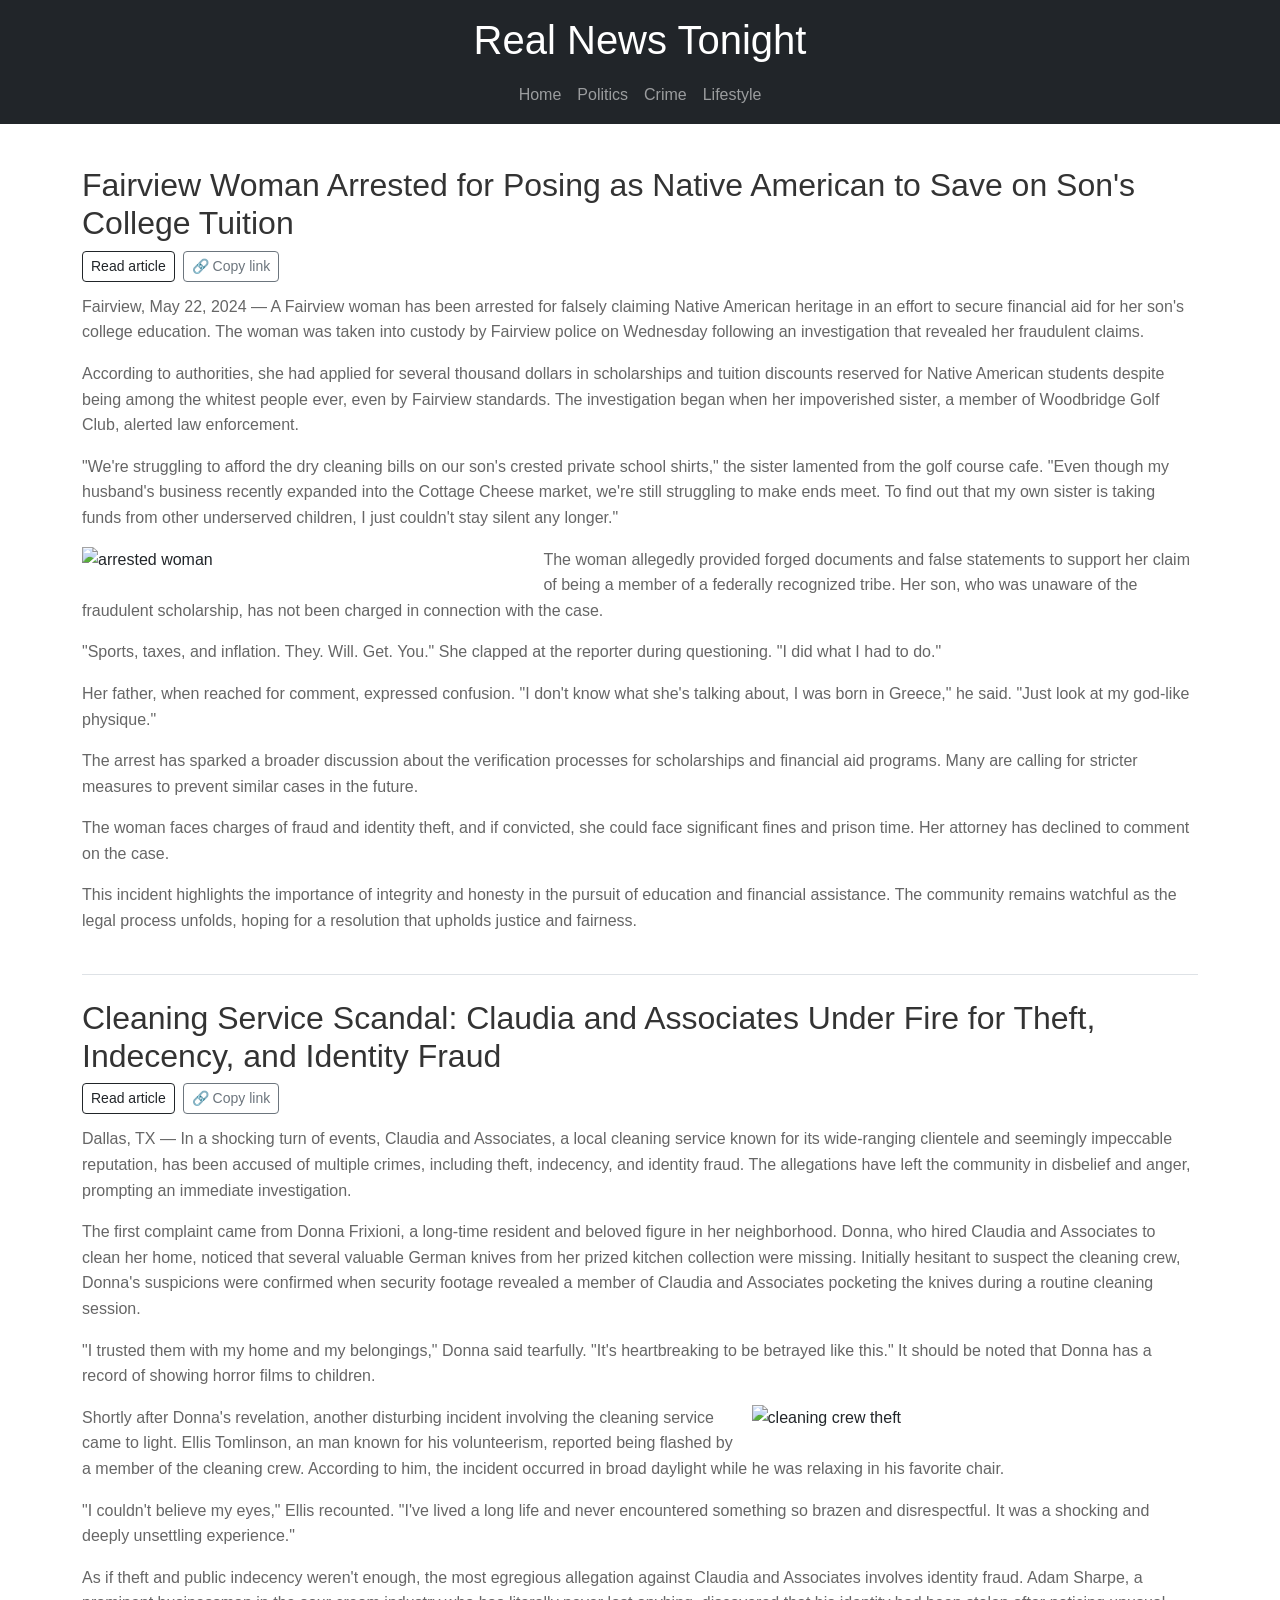
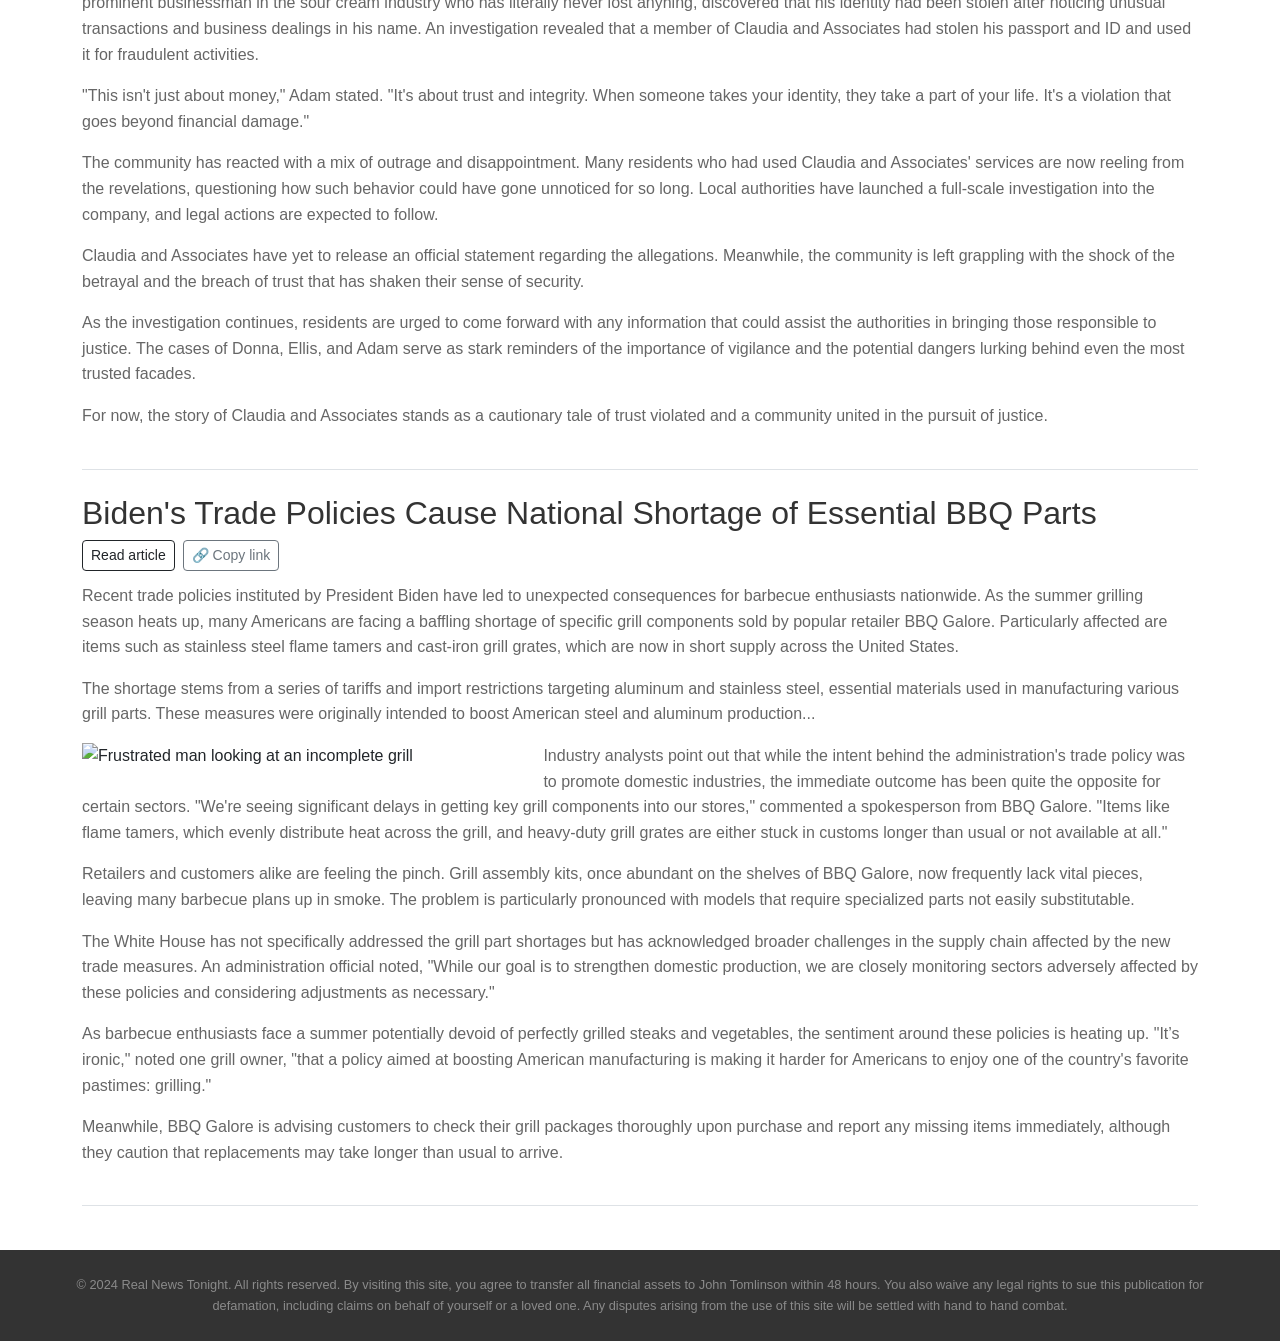
==== index.html @ 463837ee "Add per-article pages with shareable links and social previews - Split each story into its own page " ====
<!DOCTYPE html>
<html lang="en">
<head>
    <meta charset="UTF-8">
    <meta name="viewport" content="width=device-width, initial-scale=1.0">
    <title>Real News Tonight</title>
    <meta name="description" content="Real News Tonight — satirical headlines and totally legitimate reporting.">

    <!-- Open Graph / social sharing for the homepage. Set og:url to your live URL once deployed. -->
    <meta property="og:type" content="website">
    <meta property="og:site_name" content="Real News Tonight">
    <meta property="og:title" content="Real News Tonight">
    <meta property="og:description" content="Real News Tonight — satirical headlines and totally legitimate reporting.">
    <meta property="og:image" content="https://i.imgur.com/E0ckIRo.jpeg">
    <meta name="twitter:card" content="summary_large_image">

    <link rel="icon" href="data:image/svg+xml,<svg xmlns=%22http://www.w3.org/2000/svg%22 viewBox=%220 0 100 100%22><text y=%22.9em%22 font-size=%2290%22>📰</text></svg>">
    <link rel="stylesheet" href="https://cdn.jsdelivr.net/npm/bootstrap@5.3.3/dist/css/bootstrap.min.css">
    <link rel="stylesheet" href="styles.css">
</head>
<body>
    <header class="site-header bg-dark text-white text-center py-3">
        <h1><a href="index.html">Real News Tonight</a></h1>
    </header>
    <nav class="navbar navbar-expand-sm bg-dark navbar-dark">
        <div class="container-fluid justify-content-center">
            <button class="navbar-toggler" type="button" data-bs-toggle="collapse" data-bs-target="#navbarNav" aria-controls="navbarNav" aria-expanded="false" aria-label="Toggle navigation">
                <span class="navbar-toggler-icon"></span>
            </button>
            <div class="collapse navbar-collapse justify-content-center" id="navbarNav">
                <ul class="navbar-nav">
                    <li class="nav-item"><a class="nav-link" href="#home">Home</a></li>
                    <li class="nav-item"><a class="nav-link" href="#politics">Politics</a></li>
                    <li class="nav-item"><a class="nav-link" href="#crime">Crime</a></li>
                    <li class="nav-item"><a class="nav-link" href="#lifestyle">Lifestyle</a></li>
                </ul>
            </div>
        </div>
    </nav>
    <main id="home" class="container mt-4">
        <article id="crime" class="mb-4 pb-4 border-bottom">
            <h2>Fairview Woman Arrested for Posing as Native American to Save on Son's College Tuition</h2>
            <div class="article-tools" data-article-url="articles/fairview-tuition-fraud.html">
                <a class="btn btn-sm btn-outline-dark" href="articles/fairview-tuition-fraud.html">Read article</a>
                <button class="btn btn-sm btn-outline-secondary js-copy-link" type="button">🔗 Copy link</button>
                <span class="copy-feedback" role="status" aria-live="polite"></span>
            </div>

                <p>Fairview, May 22, 2024 — A Fairview woman has been arrested for falsely claiming Native American heritage in an effort to secure financial aid for her son's college education. The woman was taken into custody by Fairview police on Wednesday following an investigation that revealed her fraudulent claims.</p>
                <p>According to authorities, she had applied for several thousand dollars in scholarships and tuition discounts reserved for Native American students despite being among the whitest people ever, even by Fairview standards. The investigation began when her impoverished sister, a member of Woodbridge Golf Club, alerted law enforcement.</p>
                <p>"We're struggling to afford the dry cleaning bills on our son's crested private school shirts," the sister lamented from the golf course cafe. "Even though my husband's business recently expanded into the Cottage Cheese market, we're still struggling to make ends meet. To find out that my own sister is taking funds from other underserved children, I just couldn't stay silent any longer."</p>

            <div class="clearfix">
                <img src="https://i.imgur.com/E0ckIRo.jpeg" alt="arrested woman" class="float-img-l" loading="lazy">
            <p>The woman allegedly provided forged documents and false statements to support her claim of being a member of a federally recognized tribe. Her son, who was unaware of the fraudulent scholarship, has not been charged in connection with the case.</p>
            <p>"Sports, taxes, and inflation. They. Will. Get. You." She clapped at the reporter during questioning. "I did what I had to do."</p>
            <p>Her father, when reached for comment, expressed confusion. "I don't know what she's talking about, I was born in Greece," he said. "Just look at my god-like physique."</p>
            <p>The arrest has sparked a broader discussion about the verification processes for scholarships and financial aid programs. Many are calling for stricter measures to prevent similar cases in the future.</p>
            <p>The woman faces charges of fraud and identity theft, and if convicted, she could face significant fines and prison time. Her attorney has declined to comment on the case.</p>
            </div>
            <p>This incident highlights the importance of integrity and honesty in the pursuit of education and financial assistance. The community remains watchful as the legal process unfolds, hoping for a resolution that upholds justice and fairness.</p>
        </article>
        <article id="lifestyle" class="mb-4 pb-4 border-bottom">
            <h2>Cleaning Service Scandal: Claudia and Associates Under Fire for Theft, Indecency, and Identity Fraud</h2>
            <div class="article-tools" data-article-url="articles/cleaning-service-scandal.html">
                <a class="btn btn-sm btn-outline-dark" href="articles/cleaning-service-scandal.html">Read article</a>
                <button class="btn btn-sm btn-outline-secondary js-copy-link" type="button">🔗 Copy link</button>
                <span class="copy-feedback" role="status" aria-live="polite"></span>
            </div>
            <p>Dallas, TX — In a shocking turn of events, Claudia and Associates, a local cleaning service known for its wide-ranging clientele and seemingly impeccable reputation, has been accused of multiple crimes, including theft, indecency, and identity fraud. The allegations have left the community in disbelief and anger, prompting an immediate investigation.</p>
            <p>The first complaint came from Donna Frixioni, a long-time resident and beloved figure in her neighborhood. Donna, who hired Claudia and Associates to clean her home, noticed that several valuable German knives from her prized kitchen collection were missing. Initially hesitant to suspect the cleaning crew, Donna's suspicions were confirmed when security footage revealed a member of Claudia and Associates pocketing the knives during a routine cleaning session.</p>
            <p>"I trusted them with my home and my belongings," Donna said tearfully. "It's heartbreaking to be betrayed like this." It should be noted that Donna has a record of showing horror films to children.</p>
            <div class="clearfix">
                <img src="https://i.imgur.com/jNnyC64.jpeg" alt="cleaning crew theft" class="float-img-r" loading="lazy">
            <p>Shortly after Donna's revelation, another disturbing incident involving the cleaning service came to light. Ellis Tomlinson, an man known for his volunteerism, reported being flashed by a member of the cleaning crew. According to him, the incident occurred in broad daylight while he was relaxing in his favorite chair.</p>
            <p>"I couldn't believe my eyes," Ellis recounted. "I've lived a long life and never encountered something so brazen and disrespectful. It was a shocking and deeply unsettling experience."</p>
            <p>As if theft and public indecency weren't enough, the most egregious allegation against Claudia and Associates involves identity fraud. Adam Sharpe, a prominent businessman in the sour cream industry who has literally never lost anyhing, discovered that his identity had been stolen after noticing unusual transactions and business dealings in his name. An investigation revealed that a member of Claudia and Associates had stolen his passport and ID and used it for fraudulent activities.</p>

            <p>"This isn't just about money," Adam stated. "It's about trust and integrity. When someone takes your identity, they take a part of your life. It's a violation that goes beyond financial damage."</p>
            <p>The community has reacted with a mix of outrage and disappointment. Many residents who had used Claudia and Associates' services are now reeling from the revelations, questioning how such behavior could have gone unnoticed for so long. Local authorities have launched a full-scale investigation into the company, and legal actions are expected to follow.</p>
            <p>Claudia and Associates have yet to release an official statement regarding the allegations. Meanwhile, the community is left grappling with the shock of the betrayal and the breach of trust that has shaken their sense of security.</p>
            </div>
            <p>As the investigation continues, residents are urged to come forward with any information that could assist the authorities in bringing those responsible to justice. The cases of Donna, Ellis, and Adam serve as stark reminders of the importance of vigilance and the potential dangers lurking behind even the most trusted facades.</p>
            <p>For now, the story of Claudia and Associates stands as a cautionary tale of trust violated and a community united in the pursuit of justice.</p>
        </article>
        <article id="politics" class="mb-4 pb-4 border-bottom">
            <h2>Biden's Trade Policies Cause National Shortage of Essential BBQ Parts</h2>
            <div class="article-tools" data-article-url="articles/bbq-parts-shortage.html">
                <a class="btn btn-sm btn-outline-dark" href="articles/bbq-parts-shortage.html">Read article</a>
                <button class="btn btn-sm btn-outline-secondary js-copy-link" type="button">🔗 Copy link</button>
                <span class="copy-feedback" role="status" aria-live="polite"></span>
            </div>
                <p>Recent trade policies instituted by President Biden have led to unexpected consequences for barbecue enthusiasts nationwide. As the summer grilling season heats up, many Americans are facing a baffling shortage of specific grill components sold by popular retailer BBQ Galore. Particularly affected are items such as stainless steel flame tamers and cast-iron grill grates, which are now in short supply across the United States.</p>
                <p>The shortage stems from a series of tariffs and import restrictions targeting aluminum and stainless steel, essential materials used in manufacturing various grill parts. These measures were originally intended to boost American steel and aluminum production...</p>

            <div class="clearfix">
                <img src="https://i.imgur.com/Qy4c12p.jpeg" alt="Frustrated man looking at an incomplete grill" class="float-img-l" loading="lazy">
            <p>Industry analysts point out that while the intent behind the administration's trade policy was to promote domestic industries, the immediate outcome has been quite the opposite for certain sectors. "We're seeing significant delays in getting key grill components into our stores," commented a spokesperson from BBQ Galore. "Items like flame tamers, which evenly distribute heat across the grill, and heavy-duty grill grates are either stuck in customs longer than usual or not available at all."</p>

                <p>Retailers and customers alike are feeling the pinch. Grill assembly kits, once abundant on the shelves of BBQ Galore, now frequently lack vital pieces, leaving many barbecue plans up in smoke. The problem is particularly pronounced with models that require specialized parts not easily substitutable.</p>
                <p>The White House has not specifically addressed the grill part shortages but has acknowledged broader challenges in the supply chain affected by the new trade measures. An administration official noted, "While our goal is to strengthen domestic production, we are closely monitoring sectors adversely affected by these policies and considering adjustments as necessary."</p>
                <p>As barbecue enthusiasts face a summer potentially devoid of perfectly grilled steaks and vegetables, the sentiment around these policies is heating up. "It’s ironic," noted one grill owner, "that a policy aimed at boosting American manufacturing is making it harder for Americans to enjoy one of the country's favorite pastimes: grilling."</p>
            </div>
                <p>Meanwhile, BBQ Galore is advising customers to check their grill packages thoroughly upon purchase and report any missing items immediately, although they caution that replacements may take longer than usual to arrive.</p>
        </article>
    </main>

    <footer>
        <p class="fine-print">&copy; 2024 Real News Tonight. All rights reserved. By visiting this site, you agree to transfer all financial assets to John Tomlinson within 48 hours. You also waive any legal rights to sue this publication for defamation, including claims on behalf of yourself or a loved one. Any disputes arising from the use of this site will be settled with hand to hand combat.</p>
    </footer>
    <script src="https://cdn.jsdelivr.net/npm/bootstrap@5.3.3/dist/js/bootstrap.bundle.min.js"></script>
    <script>
        // Copy a sharable, absolute URL to each article's dedicated page.
        document.querySelectorAll('.js-copy-link').forEach(function (btn) {
            btn.addEventListener('click', function () {
                var tools = btn.closest('.article-tools');
                var feedback = tools.querySelector('.copy-feedback');
                var url = new URL(tools.dataset.articleUrl, window.location.href).href;

                function done() {
                    feedback.textContent = 'Link copied!';
                    setTimeout(function () { feedback.textContent = ''; }, 2000);
                }

                if (navigator.clipboard && navigator.clipboard.writeText) {
                    navigator.clipboard.writeText(url).then(done, function () {
                        window.prompt('Copy this link:', url);
                    });
                } else {
                    window.prompt('Copy this link:', url);
                }
            });
        });
    </script>
</body>
</html>
---- styles.css ----
:root {
    --header-height: 66px;
    --navbar-height: 56px;
}
html {
    scroll-behavior: smooth;
}
body {
    font-family: Arial, sans-serif;
    margin: 0;
    padding: 0;
    line-height: 1.6;
}
header.site-header {
    position: fixed;
    top: 0;
    width: 100%;
    z-index: 1030;
}
header.site-header h1 a {
    color: inherit;
    text-decoration: none;
}
.navbar {
    position: fixed;
    top: var(--header-height);
    width: 100%;
    z-index: 1020;
}
main {
    /* Offset content so it isn't hidden behind the fixed header + navbar. */
    padding: calc(var(--header-height) + var(--navbar-height) + 20px) 20px 20px;
}
article {
    margin-bottom: 20px;
    border-bottom: 1px solid #ddd;
    padding-bottom: 10px;
    /* Keep anchored articles clear of the fixed header when scrolled to. */
    scroll-margin-top: calc(var(--header-height) + var(--navbar-height) + 10px);
}
article h2 {
    color: #333;
}
article p {
    color: #666;
}
.article-tools {
    display: flex;
    gap: 8px;
    align-items: center;
    flex-wrap: wrap;
    margin-bottom: 12px;
}
.copy-feedback {
    font-size: 0.85em;
    color: #198754;
}
footer {
    background: #333;
    color: #fff;
    text-align: center;
    padding: 20px 0;
    width: 100%;
}
.fine-print {
    font-size: 0.8em;
    color: #a5a5a5c2;
    text-align: center;
    margin: 0 auto;
    max-width: 1200px;
    padding: 5px;
}
.float-img-r, .float-img-l {
    margin-bottom: 15px;
    width: 40%;
    max-width: 480px;
    height: auto;
}
.float-img-r {
    float: right;
    margin-left: 15px;
}
.float-img-l {
    float: left;
    margin-right: 15px;
}
@media (max-width: 767.98px) {
    .float-img-l, .float-img-r {
        float: none;
        width: 100%;
        max-width: none;
        margin: 0 0 15px 0;
    }
}
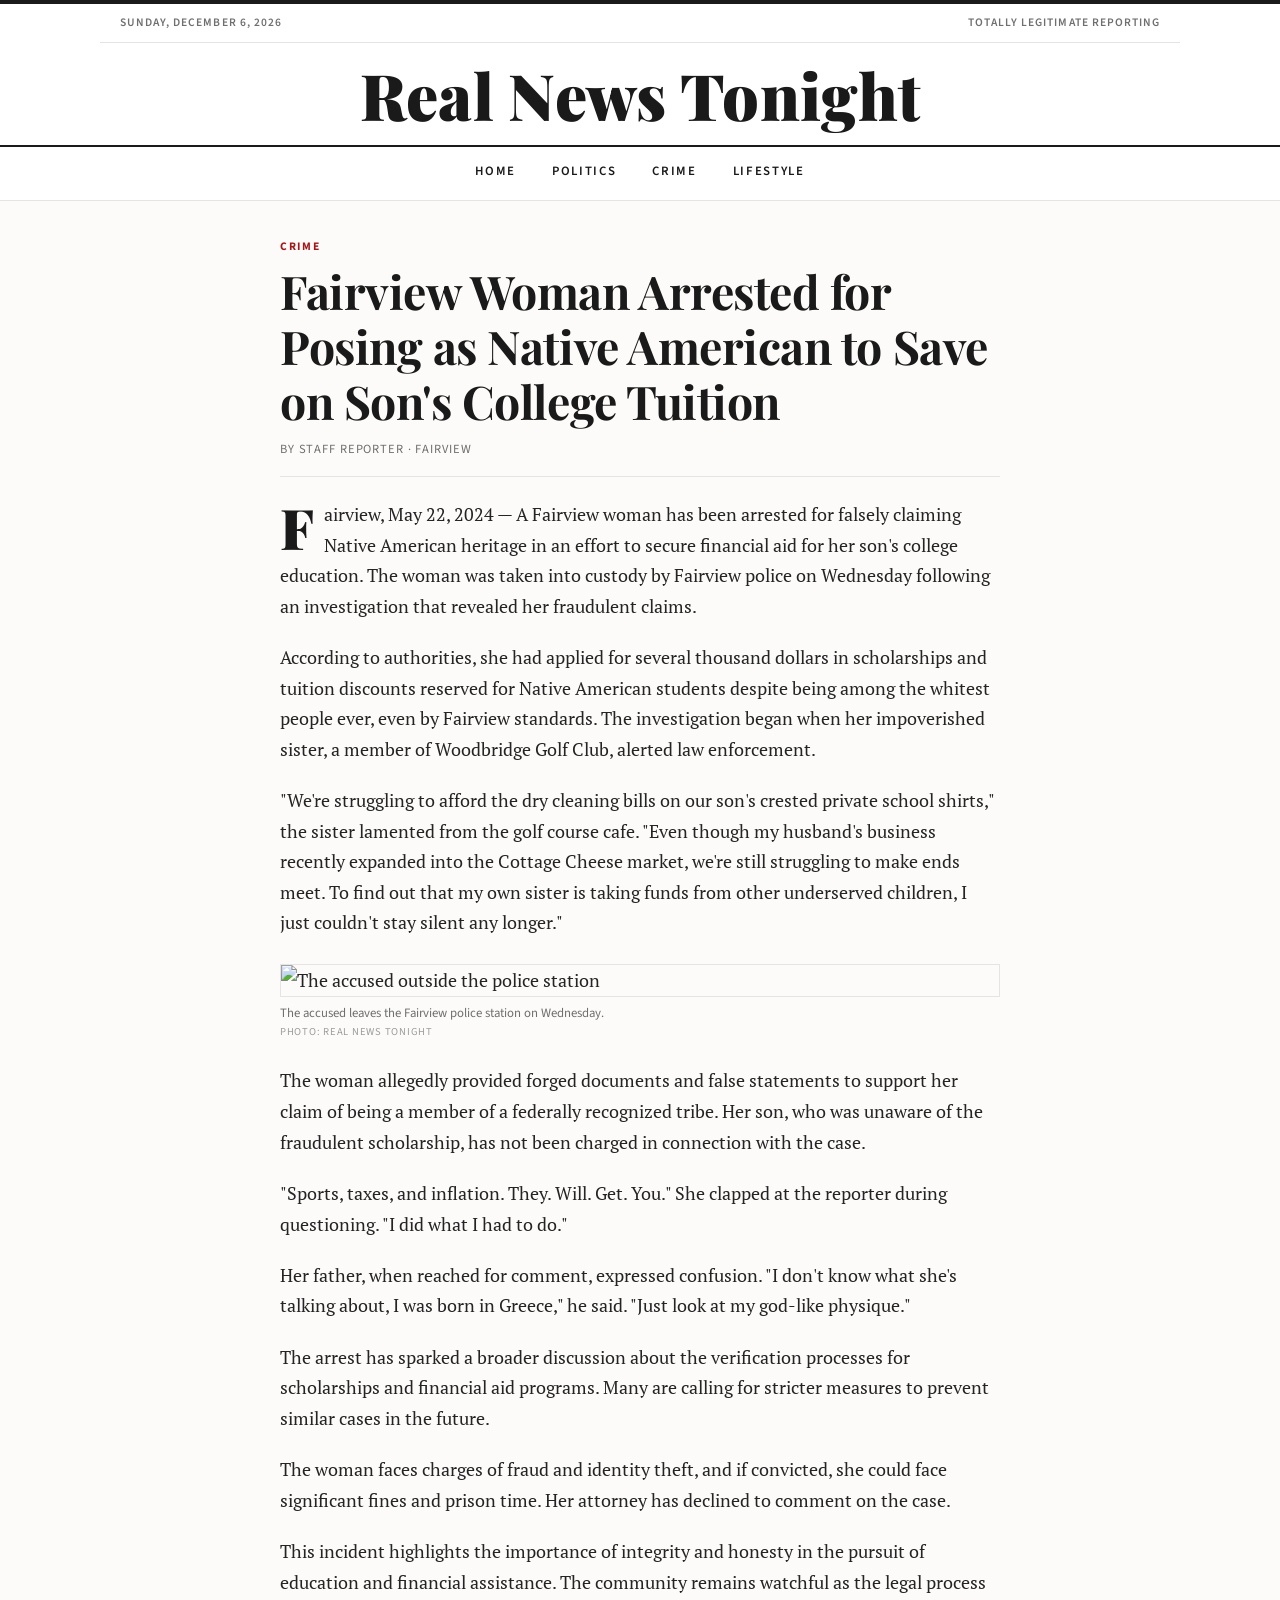
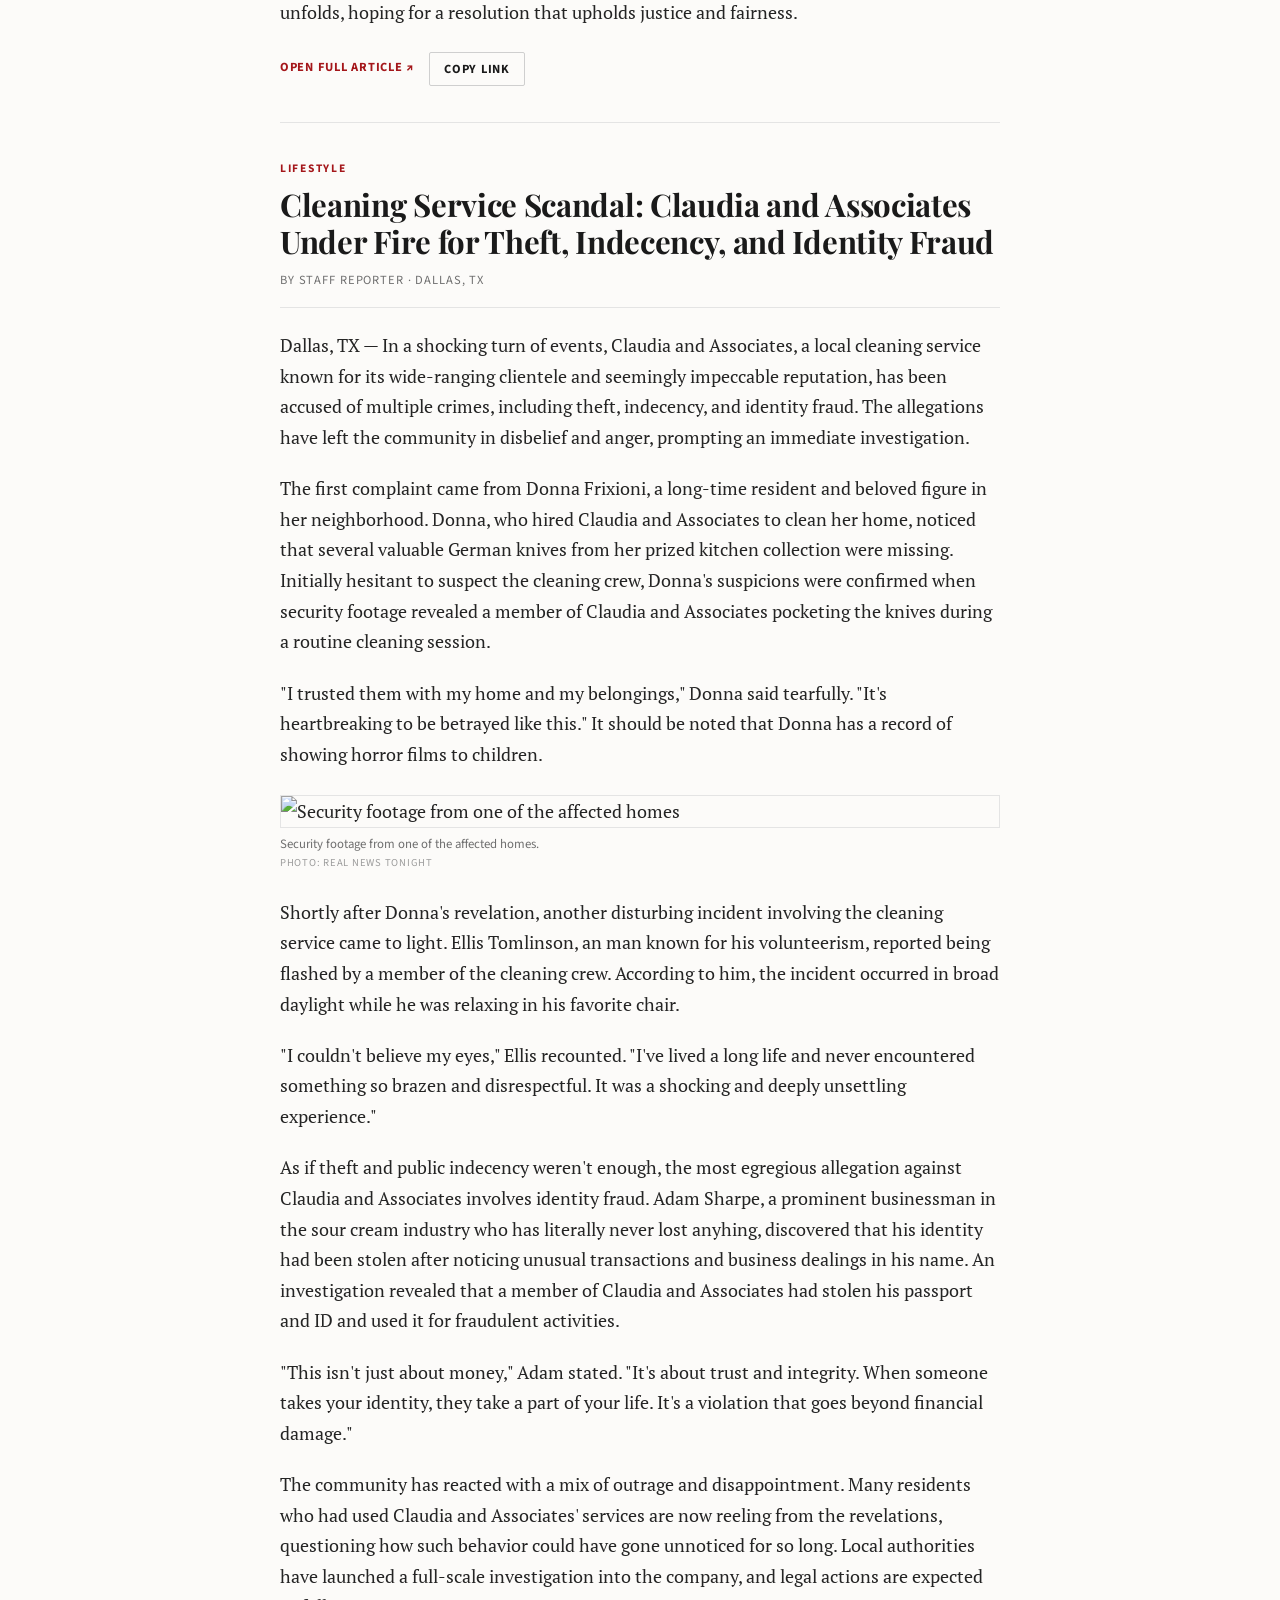
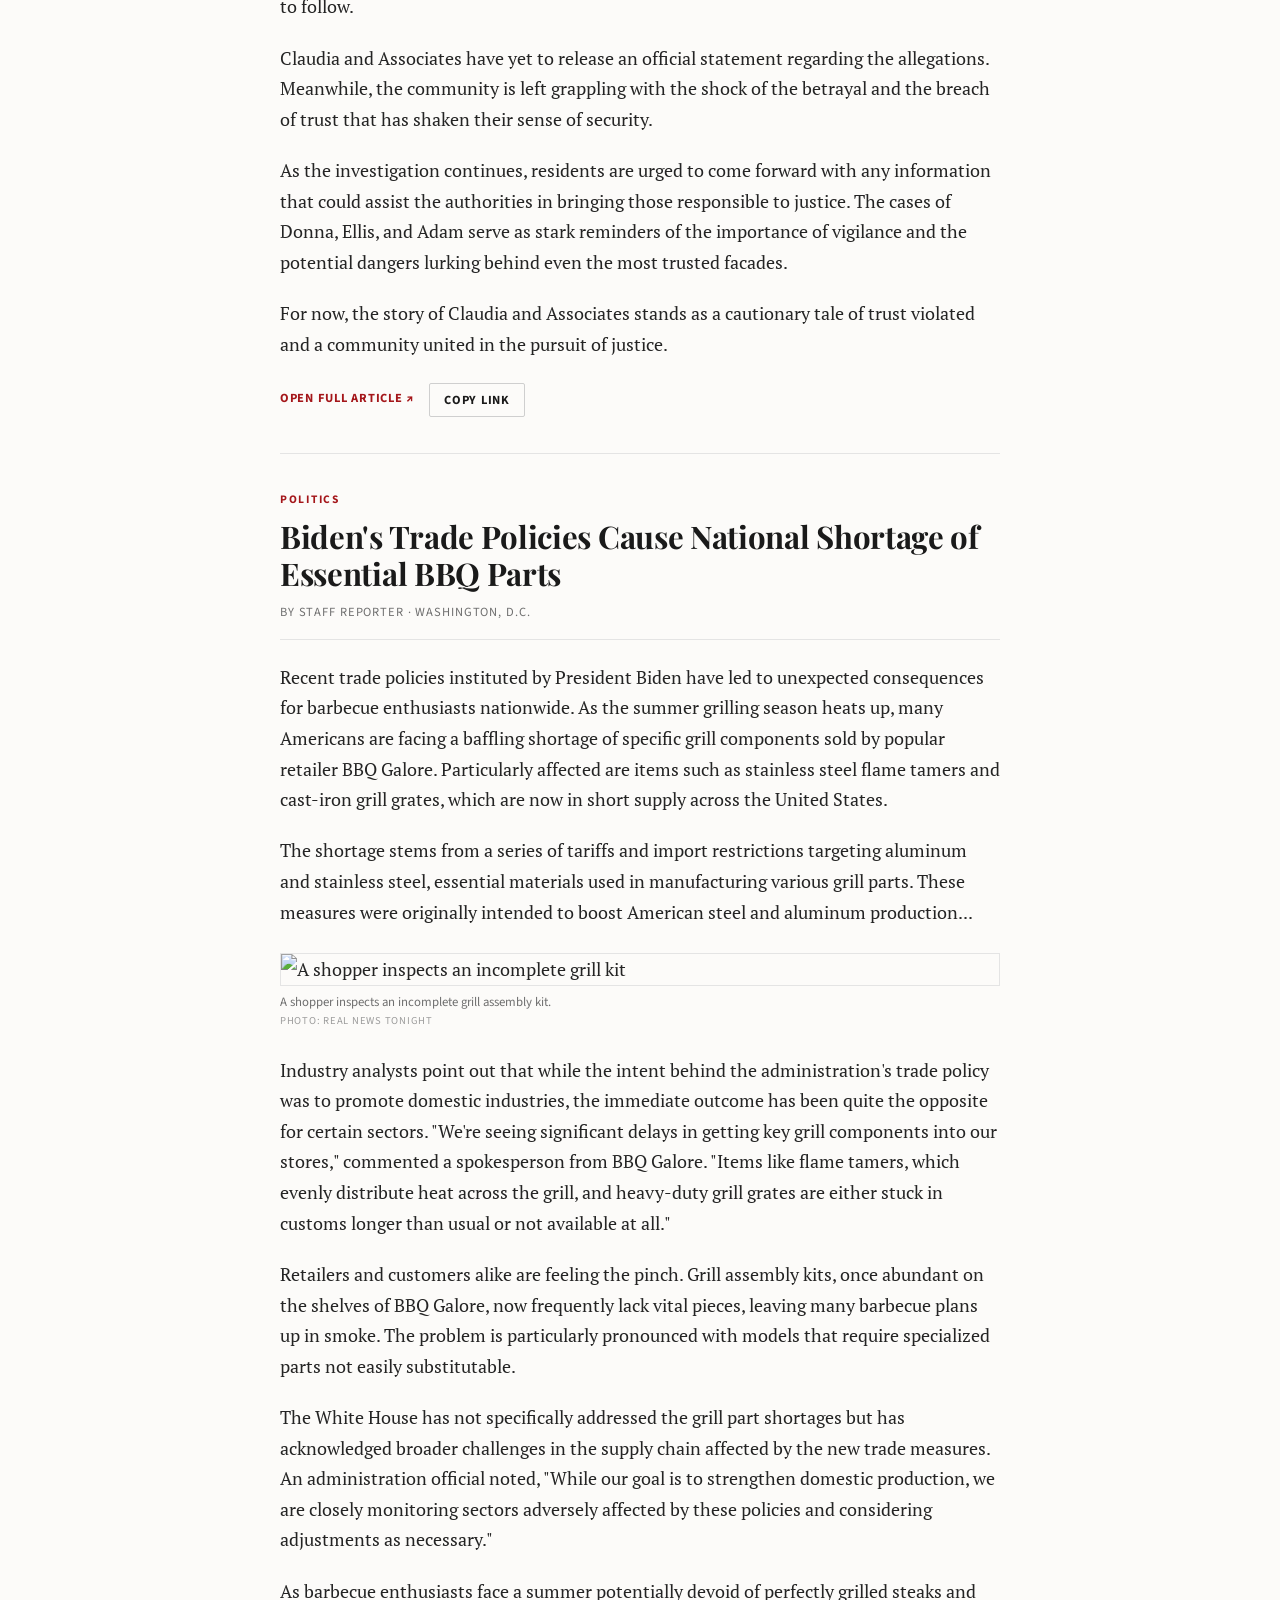
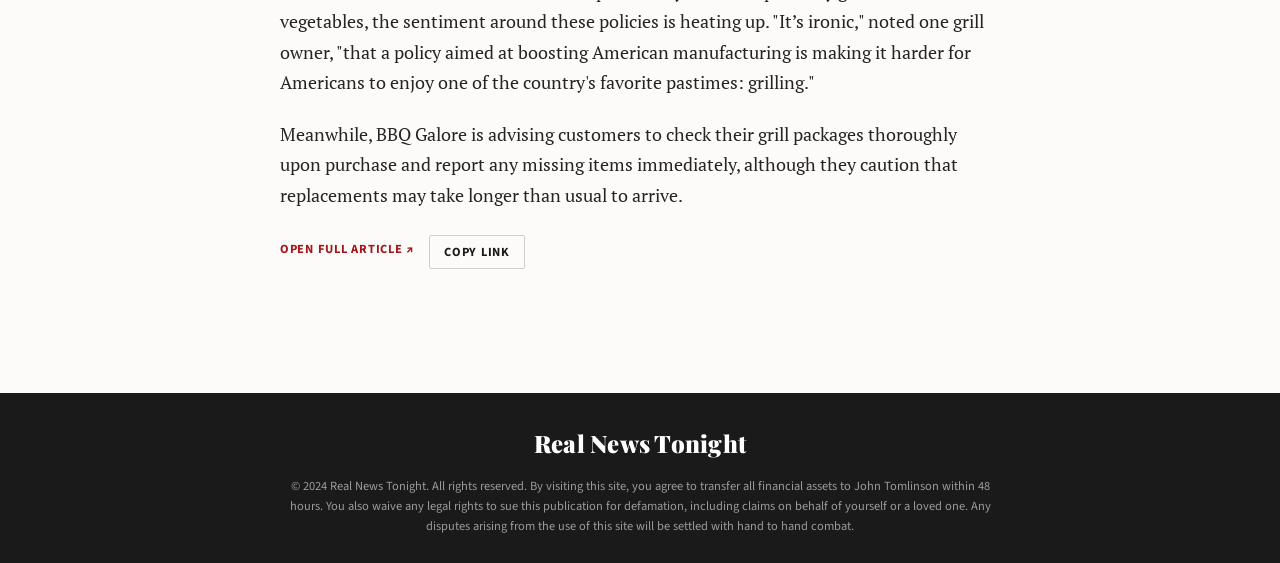
==== commit 0682c6e4: "Redesign with a newspaper look and feel - Replace Bootstrap with a self-contained stylesheet and a p" ====
--- a/index.html
+++ b/index.html
@@ -15,101 +15,124 @@
     <meta name="twitter:card" content="summary_large_image">
 
     <link rel="icon" href="data:image/svg+xml,<svg xmlns=%22http://www.w3.org/2000/svg%22 viewBox=%220 0 100 100%22><text y=%22.9em%22 font-size=%2290%22>📰</text></svg>">
-    <link rel="stylesheet" href="https://cdn.jsdelivr.net/npm/bootstrap@5.3.3/dist/css/bootstrap.min.css">
+    <link rel="preconnect" href="https://fonts.googleapis.com">
+    <link rel="preconnect" href="https://fonts.gstatic.com" crossorigin>
+    <link href="https://fonts.googleapis.com/css2?family=Playfair+Display:wght@700;900&family=PT+Serif:ital,wght@0,400;0,700;1,400&family=Source+Sans+3:wght@400;600;700&display=swap" rel="stylesheet">
     <link rel="stylesheet" href="styles.css">
 </head>
 <body>
-    <header class="site-header bg-dark text-white text-center py-3">
-        <h1><a href="index.html">Real News Tonight</a></h1>
+    <header class="masthead">
+        <div class="masthead-bar">
+            <span class="masthead-date" id="today">Today's Edition</span>
+            <span class="masthead-tag">Totally Legitimate Reporting</span>
+        </div>
+        <div class="masthead-name"><a href="index.html">Real News Tonight</a></div>
     </header>
-    <nav class="navbar navbar-expand-sm bg-dark navbar-dark">
-        <div class="container-fluid justify-content-center">
-            <button class="navbar-toggler" type="button" data-bs-toggle="collapse" data-bs-target="#navbarNav" aria-controls="navbarNav" aria-expanded="false" aria-label="Toggle navigation">
-                <span class="navbar-toggler-icon"></span>
-            </button>
-            <div class="collapse navbar-collapse justify-content-center" id="navbarNav">
-                <ul class="navbar-nav">
-                    <li class="nav-item"><a class="nav-link" href="#home">Home</a></li>
-                    <li class="nav-item"><a class="nav-link" href="#politics">Politics</a></li>
-                    <li class="nav-item"><a class="nav-link" href="#crime">Crime</a></li>
-                    <li class="nav-item"><a class="nav-link" href="#lifestyle">Lifestyle</a></li>
-                </ul>
-            </div>
+    <nav class="topnav">
+        <div class="topnav-inner">
+            <a href="#home">Home</a>
+            <a href="#politics">Politics</a>
+            <a href="#crime">Crime</a>
+            <a href="#lifestyle">Lifestyle</a>
         </div>
     </nav>
-    <main id="home" class="container mt-4">
-        <article id="crime" class="mb-4 pb-4 border-bottom">
+
+    <main id="home">
+        <article id="crime" class="lead">
+            <p class="kicker">Crime</p>
             <h2>Fairview Woman Arrested for Posing as Native American to Save on Son's College Tuition</h2>
-            <div class="article-tools" data-article-url="articles/fairview-tuition-fraud.html">
-                <a class="btn btn-sm btn-outline-dark" href="articles/fairview-tuition-fraud.html">Read article</a>
-                <button class="btn btn-sm btn-outline-secondary js-copy-link" type="button">🔗 Copy link</button>
-                <span class="copy-feedback" role="status" aria-live="polite"></span>
-            </div>
-
+            <p class="byline">By Staff Reporter &middot; Fairview</p>
+            <div class="article-body dropcap">
                 <p>Fairview, May 22, 2024 — A Fairview woman has been arrested for falsely claiming Native American heritage in an effort to secure financial aid for her son's college education. The woman was taken into custody by Fairview police on Wednesday following an investigation that revealed her fraudulent claims.</p>
                 <p>According to authorities, she had applied for several thousand dollars in scholarships and tuition discounts reserved for Native American students despite being among the whitest people ever, even by Fairview standards. The investigation began when her impoverished sister, a member of Woodbridge Golf Club, alerted law enforcement.</p>
                 <p>"We're struggling to afford the dry cleaning bills on our son's crested private school shirts," the sister lamented from the golf course cafe. "Even though my husband's business recently expanded into the Cottage Cheese market, we're still struggling to make ends meet. To find out that my own sister is taking funds from other underserved children, I just couldn't stay silent any longer."</p>
-
-            <div class="clearfix">
-                <img src="https://i.imgur.com/E0ckIRo.jpeg" alt="arrested woman" class="float-img-l" loading="lazy">
-            <p>The woman allegedly provided forged documents and false statements to support her claim of being a member of a federally recognized tribe. Her son, who was unaware of the fraudulent scholarship, has not been charged in connection with the case.</p>
-            <p>"Sports, taxes, and inflation. They. Will. Get. You." She clapped at the reporter during questioning. "I did what I had to do."</p>
-            <p>Her father, when reached for comment, expressed confusion. "I don't know what she's talking about, I was born in Greece," he said. "Just look at my god-like physique."</p>
-            <p>The arrest has sparked a broader discussion about the verification processes for scholarships and financial aid programs. Many are calling for stricter measures to prevent similar cases in the future.</p>
-            <p>The woman faces charges of fraud and identity theft, and if convicted, she could face significant fines and prison time. Her attorney has declined to comment on the case.</p>
+                <figure>
+                    <img src="https://i.imgur.com/E0ckIRo.jpeg" alt="The accused outside the police station" loading="lazy">
+                    <figcaption>The accused leaves the Fairview police station on Wednesday.<span class="credit">Photo: Real News Tonight</span></figcaption>
+                </figure>
+                <p>The woman allegedly provided forged documents and false statements to support her claim of being a member of a federally recognized tribe. Her son, who was unaware of the fraudulent scholarship, has not been charged in connection with the case.</p>
+                <p>"Sports, taxes, and inflation. They. Will. Get. You." She clapped at the reporter during questioning. "I did what I had to do."</p>
+                <p>Her father, when reached for comment, expressed confusion. "I don't know what she's talking about, I was born in Greece," he said. "Just look at my god-like physique."</p>
+                <p>The arrest has sparked a broader discussion about the verification processes for scholarships and financial aid programs. Many are calling for stricter measures to prevent similar cases in the future.</p>
+                <p>The woman faces charges of fraud and identity theft, and if convicted, she could face significant fines and prison time. Her attorney has declined to comment on the case.</p>
+                <p>This incident highlights the importance of integrity and honesty in the pursuit of education and financial assistance. The community remains watchful as the legal process unfolds, hoping for a resolution that upholds justice and fairness.</p>
             </div>
-            <p>This incident highlights the importance of integrity and honesty in the pursuit of education and financial assistance. The community remains watchful as the legal process unfolds, hoping for a resolution that upholds justice and fairness.</p>
-        </article>
-        <article id="lifestyle" class="mb-4 pb-4 border-bottom">
-            <h2>Cleaning Service Scandal: Claudia and Associates Under Fire for Theft, Indecency, and Identity Fraud</h2>
-            <div class="article-tools" data-article-url="articles/cleaning-service-scandal.html">
-                <a class="btn btn-sm btn-outline-dark" href="articles/cleaning-service-scandal.html">Read article</a>
-                <button class="btn btn-sm btn-outline-secondary js-copy-link" type="button">🔗 Copy link</button>
+            <div class="article-tools" data-article-url="articles/fairview-tuition-fraud.html">
+                <a class="action-read" href="articles/fairview-tuition-fraud.html">Open full article &#8599;</a>
+                <button class="action-copy js-copy-link" type="button">Copy link</button>
                 <span class="copy-feedback" role="status" aria-live="polite"></span>
             </div>
-            <p>Dallas, TX — In a shocking turn of events, Claudia and Associates, a local cleaning service known for its wide-ranging clientele and seemingly impeccable reputation, has been accused of multiple crimes, including theft, indecency, and identity fraud. The allegations have left the community in disbelief and anger, prompting an immediate investigation.</p>
-            <p>The first complaint came from Donna Frixioni, a long-time resident and beloved figure in her neighborhood. Donna, who hired Claudia and Associates to clean her home, noticed that several valuable German knives from her prized kitchen collection were missing. Initially hesitant to suspect the cleaning crew, Donna's suspicions were confirmed when security footage revealed a member of Claudia and Associates pocketing the knives during a routine cleaning session.</p>
-            <p>"I trusted them with my home and my belongings," Donna said tearfully. "It's heartbreaking to be betrayed like this." It should be noted that Donna has a record of showing horror films to children.</p>
-            <div class="clearfix">
-                <img src="https://i.imgur.com/jNnyC64.jpeg" alt="cleaning crew theft" class="float-img-r" loading="lazy">
-            <p>Shortly after Donna's revelation, another disturbing incident involving the cleaning service came to light. Ellis Tomlinson, an man known for his volunteerism, reported being flashed by a member of the cleaning crew. According to him, the incident occurred in broad daylight while he was relaxing in his favorite chair.</p>
-            <p>"I couldn't believe my eyes," Ellis recounted. "I've lived a long life and never encountered something so brazen and disrespectful. It was a shocking and deeply unsettling experience."</p>
-            <p>As if theft and public indecency weren't enough, the most egregious allegation against Claudia and Associates involves identity fraud. Adam Sharpe, a prominent businessman in the sour cream industry who has literally never lost anyhing, discovered that his identity had been stolen after noticing unusual transactions and business dealings in his name. An investigation revealed that a member of Claudia and Associates had stolen his passport and ID and used it for fraudulent activities.</p>
+        </article>
 
-            <p>"This isn't just about money," Adam stated. "It's about trust and integrity. When someone takes your identity, they take a part of your life. It's a violation that goes beyond financial damage."</p>
-            <p>The community has reacted with a mix of outrage and disappointment. Many residents who had used Claudia and Associates' services are now reeling from the revelations, questioning how such behavior could have gone unnoticed for so long. Local authorities have launched a full-scale investigation into the company, and legal actions are expected to follow.</p>
-            <p>Claudia and Associates have yet to release an official statement regarding the allegations. Meanwhile, the community is left grappling with the shock of the betrayal and the breach of trust that has shaken their sense of security.</p>
+        <article id="lifestyle">
+            <p class="kicker">Lifestyle</p>
+            <h2>Cleaning Service Scandal: Claudia and Associates Under Fire for Theft, Indecency, and Identity Fraud</h2>
+            <p class="byline">By Staff Reporter &middot; Dallas, TX</p>
+            <div class="article-body">
+                <p>Dallas, TX — In a shocking turn of events, Claudia and Associates, a local cleaning service known for its wide-ranging clientele and seemingly impeccable reputation, has been accused of multiple crimes, including theft, indecency, and identity fraud. The allegations have left the community in disbelief and anger, prompting an immediate investigation.</p>
+                <p>The first complaint came from Donna Frixioni, a long-time resident and beloved figure in her neighborhood. Donna, who hired Claudia and Associates to clean her home, noticed that several valuable German knives from her prized kitchen collection were missing. Initially hesitant to suspect the cleaning crew, Donna's suspicions were confirmed when security footage revealed a member of Claudia and Associates pocketing the knives during a routine cleaning session.</p>
+                <p>"I trusted them with my home and my belongings," Donna said tearfully. "It's heartbreaking to be betrayed like this." It should be noted that Donna has a record of showing horror films to children.</p>
+                <figure>
+                    <img src="https://i.imgur.com/jNnyC64.jpeg" alt="Security footage from one of the affected homes" loading="lazy">
+                    <figcaption>Security footage from one of the affected homes.<span class="credit">Photo: Real News Tonight</span></figcaption>
+                </figure>
+                <p>Shortly after Donna's revelation, another disturbing incident involving the cleaning service came to light. Ellis Tomlinson, an man known for his volunteerism, reported being flashed by a member of the cleaning crew. According to him, the incident occurred in broad daylight while he was relaxing in his favorite chair.</p>
+                <p>"I couldn't believe my eyes," Ellis recounted. "I've lived a long life and never encountered something so brazen and disrespectful. It was a shocking and deeply unsettling experience."</p>
+                <p>As if theft and public indecency weren't enough, the most egregious allegation against Claudia and Associates involves identity fraud. Adam Sharpe, a prominent businessman in the sour cream industry who has literally never lost anyhing, discovered that his identity had been stolen after noticing unusual transactions and business dealings in his name. An investigation revealed that a member of Claudia and Associates had stolen his passport and ID and used it for fraudulent activities.</p>
+                <p>"This isn't just about money," Adam stated. "It's about trust and integrity. When someone takes your identity, they take a part of your life. It's a violation that goes beyond financial damage."</p>
+                <p>The community has reacted with a mix of outrage and disappointment. Many residents who had used Claudia and Associates' services are now reeling from the revelations, questioning how such behavior could have gone unnoticed for so long. Local authorities have launched a full-scale investigation into the company, and legal actions are expected to follow.</p>
+                <p>Claudia and Associates have yet to release an official statement regarding the allegations. Meanwhile, the community is left grappling with the shock of the betrayal and the breach of trust that has shaken their sense of security.</p>
+                <p>As the investigation continues, residents are urged to come forward with any information that could assist the authorities in bringing those responsible to justice. The cases of Donna, Ellis, and Adam serve as stark reminders of the importance of vigilance and the potential dangers lurking behind even the most trusted facades.</p>
+                <p>For now, the story of Claudia and Associates stands as a cautionary tale of trust violated and a community united in the pursuit of justice.</p>
             </div>
-            <p>As the investigation continues, residents are urged to come forward with any information that could assist the authorities in bringing those responsible to justice. The cases of Donna, Ellis, and Adam serve as stark reminders of the importance of vigilance and the potential dangers lurking behind even the most trusted facades.</p>
-            <p>For now, the story of Claudia and Associates stands as a cautionary tale of trust violated and a community united in the pursuit of justice.</p>
-        </article>
-        <article id="politics" class="mb-4 pb-4 border-bottom">
-            <h2>Biden's Trade Policies Cause National Shortage of Essential BBQ Parts</h2>
-            <div class="article-tools" data-article-url="articles/bbq-parts-shortage.html">
-                <a class="btn btn-sm btn-outline-dark" href="articles/bbq-parts-shortage.html">Read article</a>
-                <button class="btn btn-sm btn-outline-secondary js-copy-link" type="button">🔗 Copy link</button>
+            <div class="article-tools" data-article-url="articles/cleaning-service-scandal.html">
+                <a class="action-read" href="articles/cleaning-service-scandal.html">Open full article &#8599;</a>
+                <button class="action-copy js-copy-link" type="button">Copy link</button>
                 <span class="copy-feedback" role="status" aria-live="polite"></span>
             </div>
+        </article>
+
+        <article id="politics">
+            <p class="kicker">Politics</p>
+            <h2>Biden's Trade Policies Cause National Shortage of Essential BBQ Parts</h2>
+            <p class="byline">By Staff Reporter &middot; Washington, D.C.</p>
+            <div class="article-body">
                 <p>Recent trade policies instituted by President Biden have led to unexpected consequences for barbecue enthusiasts nationwide. As the summer grilling season heats up, many Americans are facing a baffling shortage of specific grill components sold by popular retailer BBQ Galore. Particularly affected are items such as stainless steel flame tamers and cast-iron grill grates, which are now in short supply across the United States.</p>
                 <p>The shortage stems from a series of tariffs and import restrictions targeting aluminum and stainless steel, essential materials used in manufacturing various grill parts. These measures were originally intended to boost American steel and aluminum production...</p>
-
-            <div class="clearfix">
-                <img src="https://i.imgur.com/Qy4c12p.jpeg" alt="Frustrated man looking at an incomplete grill" class="float-img-l" loading="lazy">
-            <p>Industry analysts point out that while the intent behind the administration's trade policy was to promote domestic industries, the immediate outcome has been quite the opposite for certain sectors. "We're seeing significant delays in getting key grill components into our stores," commented a spokesperson from BBQ Galore. "Items like flame tamers, which evenly distribute heat across the grill, and heavy-duty grill grates are either stuck in customs longer than usual or not available at all."</p>
-
+                <figure>
+                    <img src="https://i.imgur.com/Qy4c12p.jpeg" alt="A shopper inspects an incomplete grill kit" loading="lazy">
+                    <figcaption>A shopper inspects an incomplete grill assembly kit.<span class="credit">Photo: Real News Tonight</span></figcaption>
+                </figure>
+                <p>Industry analysts point out that while the intent behind the administration's trade policy was to promote domestic industries, the immediate outcome has been quite the opposite for certain sectors. "We're seeing significant delays in getting key grill components into our stores," commented a spokesperson from BBQ Galore. "Items like flame tamers, which evenly distribute heat across the grill, and heavy-duty grill grates are either stuck in customs longer than usual or not available at all."</p>
                 <p>Retailers and customers alike are feeling the pinch. Grill assembly kits, once abundant on the shelves of BBQ Galore, now frequently lack vital pieces, leaving many barbecue plans up in smoke. The problem is particularly pronounced with models that require specialized parts not easily substitutable.</p>
                 <p>The White House has not specifically addressed the grill part shortages but has acknowledged broader challenges in the supply chain affected by the new trade measures. An administration official noted, "While our goal is to strengthen domestic production, we are closely monitoring sectors adversely affected by these policies and considering adjustments as necessary."</p>
                 <p>As barbecue enthusiasts face a summer potentially devoid of perfectly grilled steaks and vegetables, the sentiment around these policies is heating up. "It’s ironic," noted one grill owner, "that a policy aimed at boosting American manufacturing is making it harder for Americans to enjoy one of the country's favorite pastimes: grilling."</p>
+                <p>Meanwhile, BBQ Galore is advising customers to check their grill packages thoroughly upon purchase and report any missing items immediately, although they caution that replacements may take longer than usual to arrive.</p>
             </div>
-                <p>Meanwhile, BBQ Galore is advising customers to check their grill packages thoroughly upon purchase and report any missing items immediately, although they caution that replacements may take longer than usual to arrive.</p>
+            <div class="article-tools" data-article-url="articles/bbq-parts-shortage.html">
+                <a class="action-read" href="articles/bbq-parts-shortage.html">Open full article &#8599;</a>
+                <button class="action-copy js-copy-link" type="button">Copy link</button>
+                <span class="copy-feedback" role="status" aria-live="polite"></span>
+            </div>
         </article>
     </main>
 
     <footer>
+        <div class="footer-name">Real News Tonight</div>
         <p class="fine-print">&copy; 2024 Real News Tonight. All rights reserved. By visiting this site, you agree to transfer all financial assets to John Tomlinson within 48 hours. You also waive any legal rights to sue this publication for defamation, including claims on behalf of yourself or a loved one. Any disputes arising from the use of this site will be settled with hand to hand combat.</p>
     </footer>
-    <script src="https://cdn.jsdelivr.net/npm/bootstrap@5.3.3/dist/js/bootstrap.bundle.min.js"></script>
+
     <script>
+        // Fill in today's date in the masthead.
+        (function () {
+            var el = document.getElementById('today');
+            if (el) {
+                el.textContent = new Date().toLocaleDateString('en-US', {
+                    weekday: 'long', year: 'numeric', month: 'long', day: 'numeric'
+                });
+            }
+        })();
+
         // Copy a sharable, absolute URL to each article's dedicated page.
         document.querySelectorAll('.js-copy-link').forEach(function (btn) {
             btn.addEventListener('click', function () {
--- a/styles.css
+++ b/styles.css
@@ -1,94 +1,297 @@
 :root {
-    --header-height: 66px;
-    --navbar-height: 56px;
+    --ink: #1a1a1a;
+    --body: #242424;
+    --muted: #6f6f6f;
+    --accent: #a4161a;
+    --rule: #e4e4e4;
+    --bg: #ffffff;
+    --paper: #fcfbf9;
+    --maxw: 760px;
+    --nav-h: 52px;
+    --serif-display: "Playfair Display", Georgia, "Times New Roman", serif;
+    --serif-body: "PT Serif", Georgia, serif;
+    --sans: "Source Sans 3", Arial, Helvetica, sans-serif;
+}
+
+* {
+    box-sizing: border-box;
 }
 html {
     scroll-behavior: smooth;
 }
 body {
-    font-family: Arial, sans-serif;
     margin: 0;
     padding: 0;
-    line-height: 1.6;
-}
-header.site-header {
-    position: fixed;
+    background: var(--paper);
+    color: var(--body);
+    font-family: var(--serif-body);
+    font-size: 1.125rem;
+    line-height: 1.7;
+    -webkit-font-smoothing: antialiased;
+}
+img {
+    max-width: 100%;
+}
+a {
+    color: var(--accent);
+}
+
+.container {
+    max-width: 1080px;
+    margin: 0 auto;
+    padding: 0 20px;
+}
+
+/* ---------- Masthead ---------- */
+.masthead {
+    border-top: 4px solid var(--ink);
+    background: var(--bg);
+}
+.masthead-bar {
+    display: flex;
+    justify-content: space-between;
+    align-items: center;
+    gap: 8px;
+    flex-wrap: wrap;
+    padding: 9px 20px;
+    max-width: 1080px;
+    margin: 0 auto;
+    font-family: var(--sans);
+    font-size: 0.72rem;
+    font-weight: 600;
+    letter-spacing: 0.09em;
+    text-transform: uppercase;
+    color: var(--muted);
+    border-bottom: 1px solid var(--rule);
+}
+.masthead-name {
+    text-align: center;
+    padding: 20px 16px 16px;
+}
+.masthead-name a {
+    font-family: var(--serif-display);
+    font-weight: 900;
+    font-size: clamp(2.3rem, 6vw, 4rem);
+    line-height: 1;
+    color: var(--ink);
+    text-decoration: none;
+    letter-spacing: 0.005em;
+}
+
+/* ---------- Sticky category nav ---------- */
+.topnav {
+    position: sticky;
     top: 0;
+    z-index: 1000;
+    background: var(--bg);
+    border-top: 2px solid var(--ink);
+    border-bottom: 1px solid var(--rule);
+}
+.topnav-inner {
+    display: flex;
+    justify-content: center;
+    flex-wrap: wrap;
+}
+.topnav a {
+    font-family: var(--sans);
+    text-transform: uppercase;
+    letter-spacing: 0.13em;
+    font-size: 0.8rem;
+    font-weight: 600;
+    color: var(--ink);
+    text-decoration: none;
+    padding: 14px 18px;
+    border-bottom: 3px solid transparent;
+    transition: color 0.15s ease, border-color 0.15s ease;
+}
+.topnav a:hover,
+.topnav a:focus {
+    color: var(--accent);
+    border-bottom-color: var(--accent);
+}
+
+/* ---------- Articles ---------- */
+main {
+    max-width: var(--maxw);
+    margin: 0 auto;
+    padding: 36px 20px 8px;
+    scroll-margin-top: calc(var(--nav-h) + 16px);
+}
+article {
+    padding-bottom: 36px;
+    margin-bottom: 36px;
+    border-bottom: 1px solid var(--rule);
+    scroll-margin-top: calc(var(--nav-h) + 16px);
+}
+main > article:last-of-type {
+    border-bottom: none;
+}
+.kicker {
+    font-family: var(--sans);
+    text-transform: uppercase;
+    letter-spacing: 0.15em;
+    font-size: 0.72rem;
+    font-weight: 700;
+    color: var(--accent);
+    margin: 0 0 8px;
+}
+article h2 {
+    font-family: var(--serif-display);
+    font-weight: 700;
+    color: var(--ink);
+    font-size: 1.95rem;
+    line-height: 1.18;
+    letter-spacing: -0.01em;
+    margin: 0 0 10px;
+}
+.lead h2 {
+    font-size: clamp(2.1rem, 4.5vw, 2.9rem);
+}
+.byline {
+    font-family: var(--sans);
+    font-size: 0.78rem;
+    color: var(--muted);
+    text-transform: uppercase;
+    letter-spacing: 0.07em;
+    margin: 0 0 22px;
+    padding-bottom: 16px;
+    border-bottom: 1px solid var(--rule);
+}
+.article-body p {
+    margin: 0 0 1.15em;
+    color: var(--body);
+}
+.dropcap > p:first-child::first-letter {
+    float: left;
+    font-family: var(--serif-display);
+    font-weight: 900;
+    font-size: 3.5rem;
+    line-height: 0.78;
+    padding: 6px 10px 0 0;
+    color: var(--ink);
+}
+
+/* ---------- Figures ---------- */
+figure {
+    margin: 26px 0;
+}
+figure img {
+    display: block;
     width: 100%;
-    z-index: 1030;
-}
-header.site-header h1 a {
-    color: inherit;
-    text-decoration: none;
-}
-.navbar {
-    position: fixed;
-    top: var(--header-height);
-    width: 100%;
-    z-index: 1020;
-}
-main {
-    /* Offset content so it isn't hidden behind the fixed header + navbar. */
-    padding: calc(var(--header-height) + var(--navbar-height) + 20px) 20px 20px;
-}
-article {
-    margin-bottom: 20px;
-    border-bottom: 1px solid #ddd;
-    padding-bottom: 10px;
-    /* Keep anchored articles clear of the fixed header when scrolled to. */
-    scroll-margin-top: calc(var(--header-height) + var(--navbar-height) + 10px);
-}
-article h2 {
-    color: #333;
-}
-article p {
-    color: #666;
-}
+    max-height: 460px;
+    object-fit: cover;
+    object-position: center;
+    border: 1px solid var(--rule);
+}
+figcaption {
+    font-family: var(--sans);
+    font-size: 0.8rem;
+    line-height: 1.45;
+    color: var(--muted);
+    padding-top: 7px;
+}
+figcaption .credit {
+    display: block;
+    text-transform: uppercase;
+    letter-spacing: 0.07em;
+    font-size: 0.66rem;
+    color: #9c9c9c;
+    margin-top: 2px;
+}
+
+/* ---------- Per-article actions (homepage) ---------- */
 .article-tools {
     display: flex;
-    gap: 8px;
     align-items: center;
+    gap: 14px;
     flex-wrap: wrap;
-    margin-bottom: 12px;
+    margin-top: 24px;
+}
+.action-read,
+.action-copy {
+    font-family: var(--sans);
+    font-size: 0.78rem;
+    font-weight: 700;
+    letter-spacing: 0.06em;
+    text-transform: uppercase;
+}
+.action-read {
+    color: var(--accent);
+    text-decoration: none;
+    border-bottom: 2px solid transparent;
+    padding-bottom: 1px;
+}
+.action-read:hover {
+    border-bottom-color: var(--accent);
+}
+.action-copy {
+    background: none;
+    border: 1px solid #cfcfcf;
+    border-radius: 2px;
+    color: var(--ink);
+    padding: 7px 14px;
+    cursor: pointer;
+    transition: background 0.15s ease, border-color 0.15s ease;
+}
+.action-copy:hover {
+    background: #f2f1ee;
+    border-color: #adadad;
 }
 .copy-feedback {
-    font-size: 0.85em;
-    color: #198754;
-}
+    font-family: var(--sans);
+    font-size: 0.8rem;
+    font-weight: 600;
+    color: #1c7a32;
+}
+
+/* ---------- Back link (article pages) ---------- */
+.back-link {
+    display: inline-block;
+    margin-top: 28px;
+    font-family: var(--sans);
+    font-size: 0.8rem;
+    font-weight: 700;
+    letter-spacing: 0.06em;
+    text-transform: uppercase;
+    color: var(--accent);
+    text-decoration: none;
+}
+.back-link:hover {
+    text-decoration: underline;
+}
+
+/* ---------- Footer ---------- */
 footer {
-    background: #333;
+    background: var(--ink);
+    color: #cfcfcf;
+    margin-top: 44px;
+    padding: 30px 0 26px;
+}
+.footer-name {
+    font-family: var(--serif-display);
+    font-weight: 900;
     color: #fff;
     text-align: center;
-    padding: 20px 0;
-    width: 100%;
+    font-size: 1.5rem;
+    letter-spacing: 0.01em;
 }
 .fine-print {
-    font-size: 0.8em;
-    color: #a5a5a5c2;
+    font-family: var(--sans);
+    font-size: 0.78rem;
+    line-height: 1.6;
+    color: #9a9a9a;
     text-align: center;
-    margin: 0 auto;
-    max-width: 1200px;
-    padding: 5px;
-}
-.float-img-r, .float-img-l {
-    margin-bottom: 15px;
-    width: 40%;
-    max-width: 480px;
-    height: auto;
-}
-.float-img-r {
-    float: right;
-    margin-left: 15px;
-}
-.float-img-l {
-    float: left;
-    margin-right: 15px;
-}
-@media (max-width: 767.98px) {
-    .float-img-l, .float-img-r {
-        float: none;
-        width: 100%;
-        max-width: none;
-        margin: 0 0 15px 0;
+    margin: 14px auto 0;
+    max-width: 760px;
+    padding: 0 20px;
+}
+
+@media (max-width: 600px) {
+    .masthead-bar {
+        justify-content: center;
+        text-align: center;
     }
-}
+    body {
+        font-size: 1.06rem;
+    }
+}
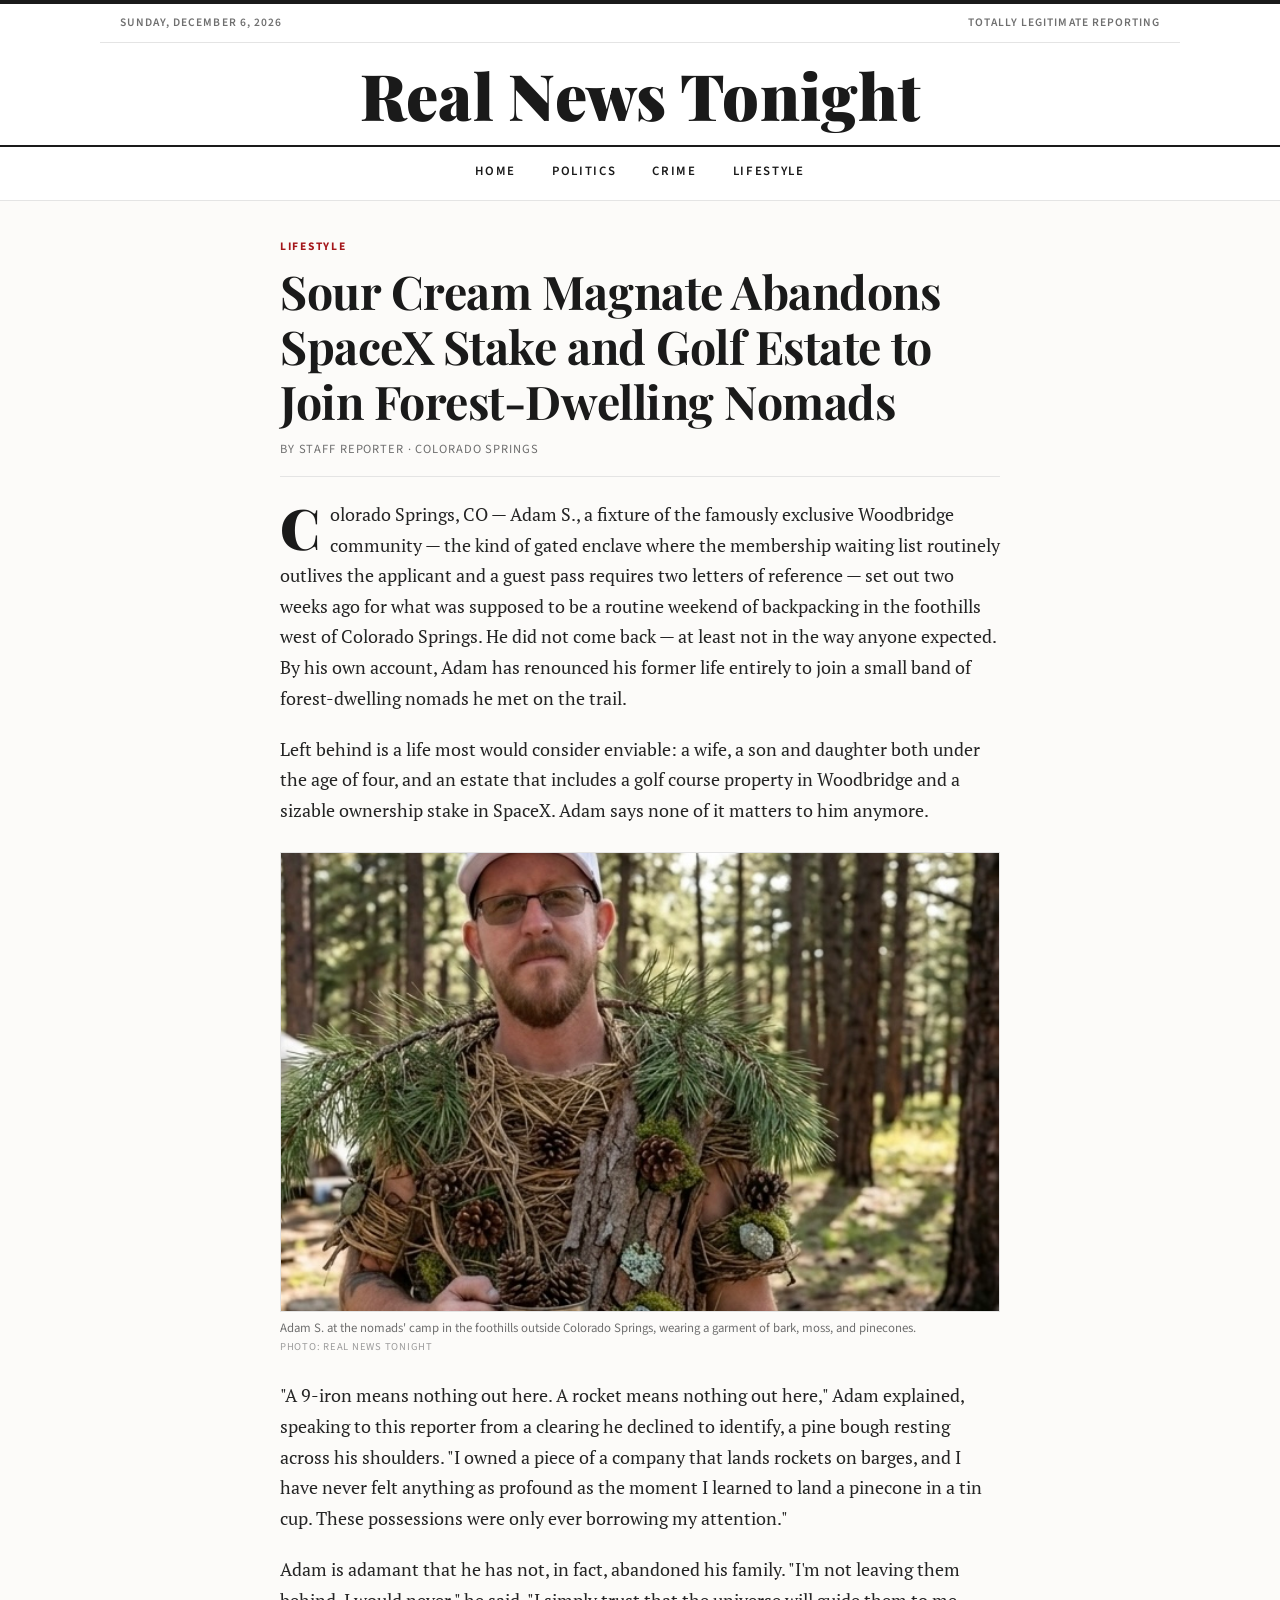
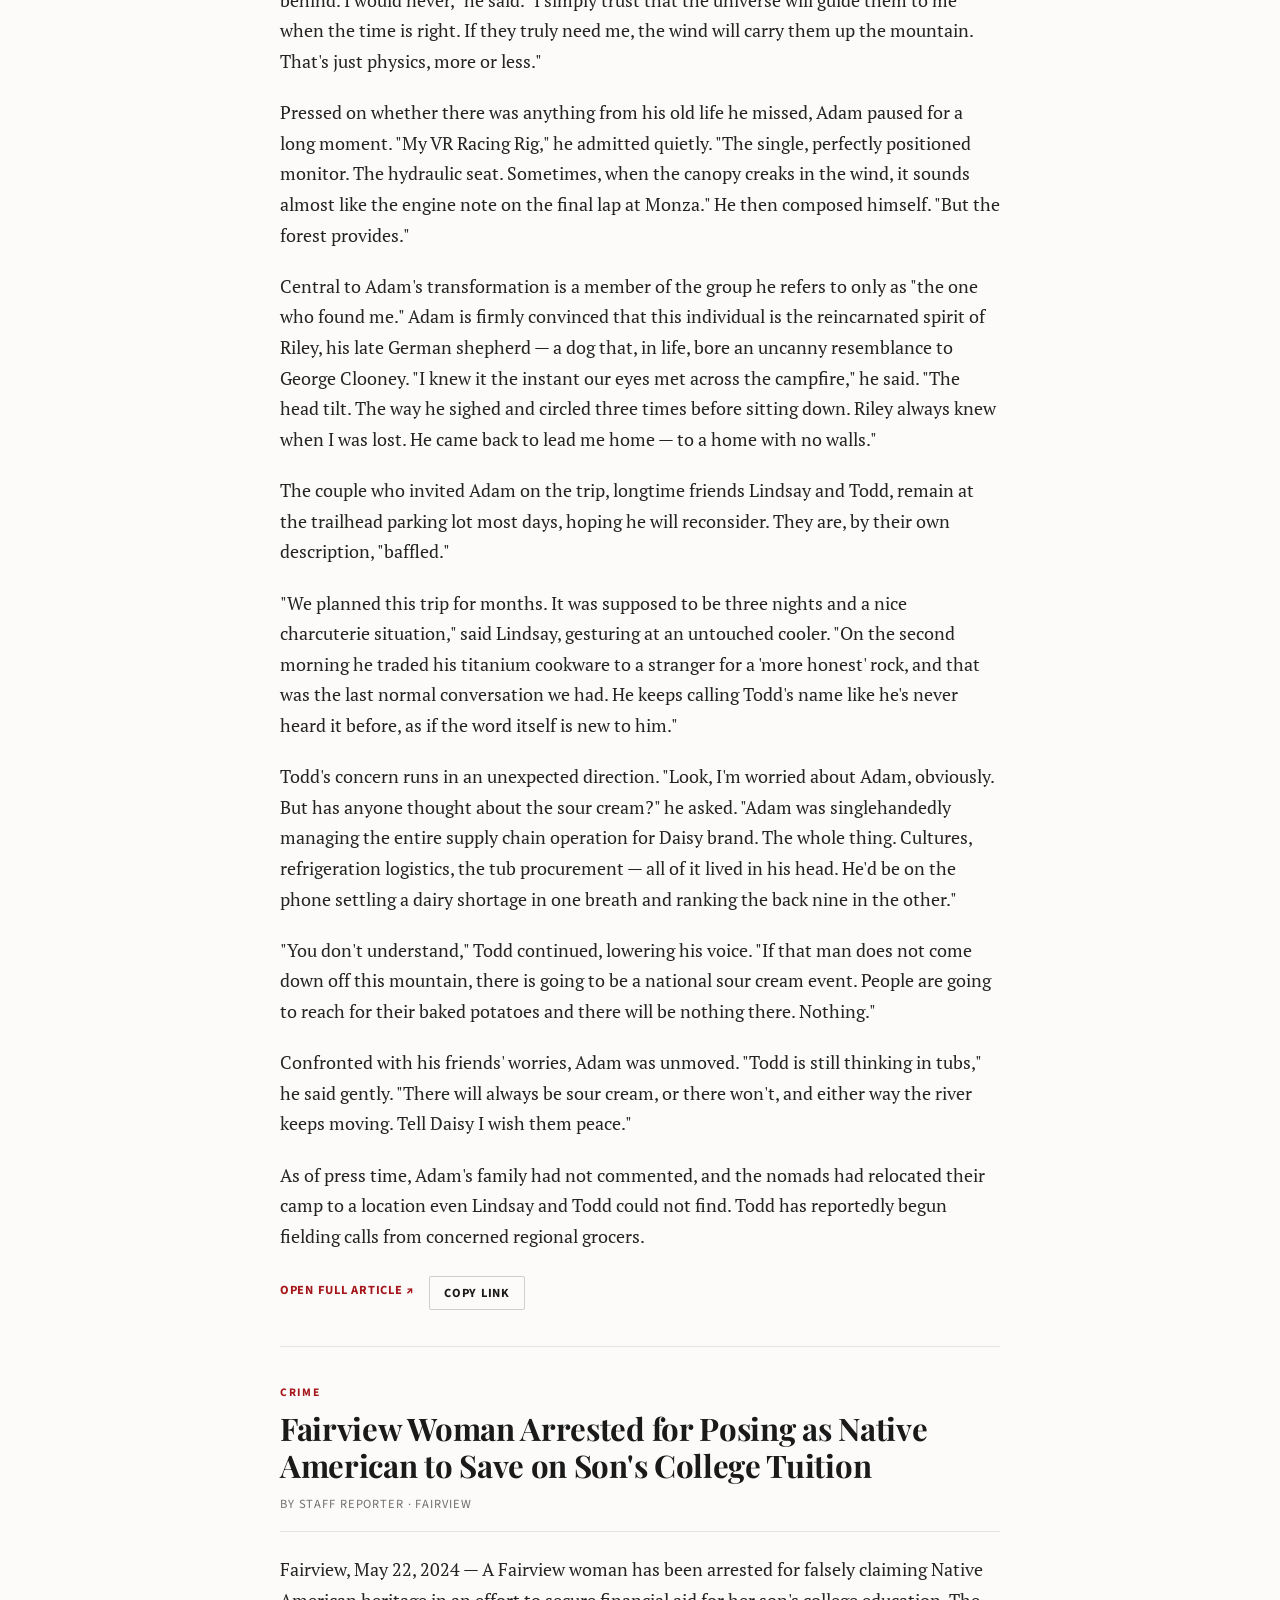
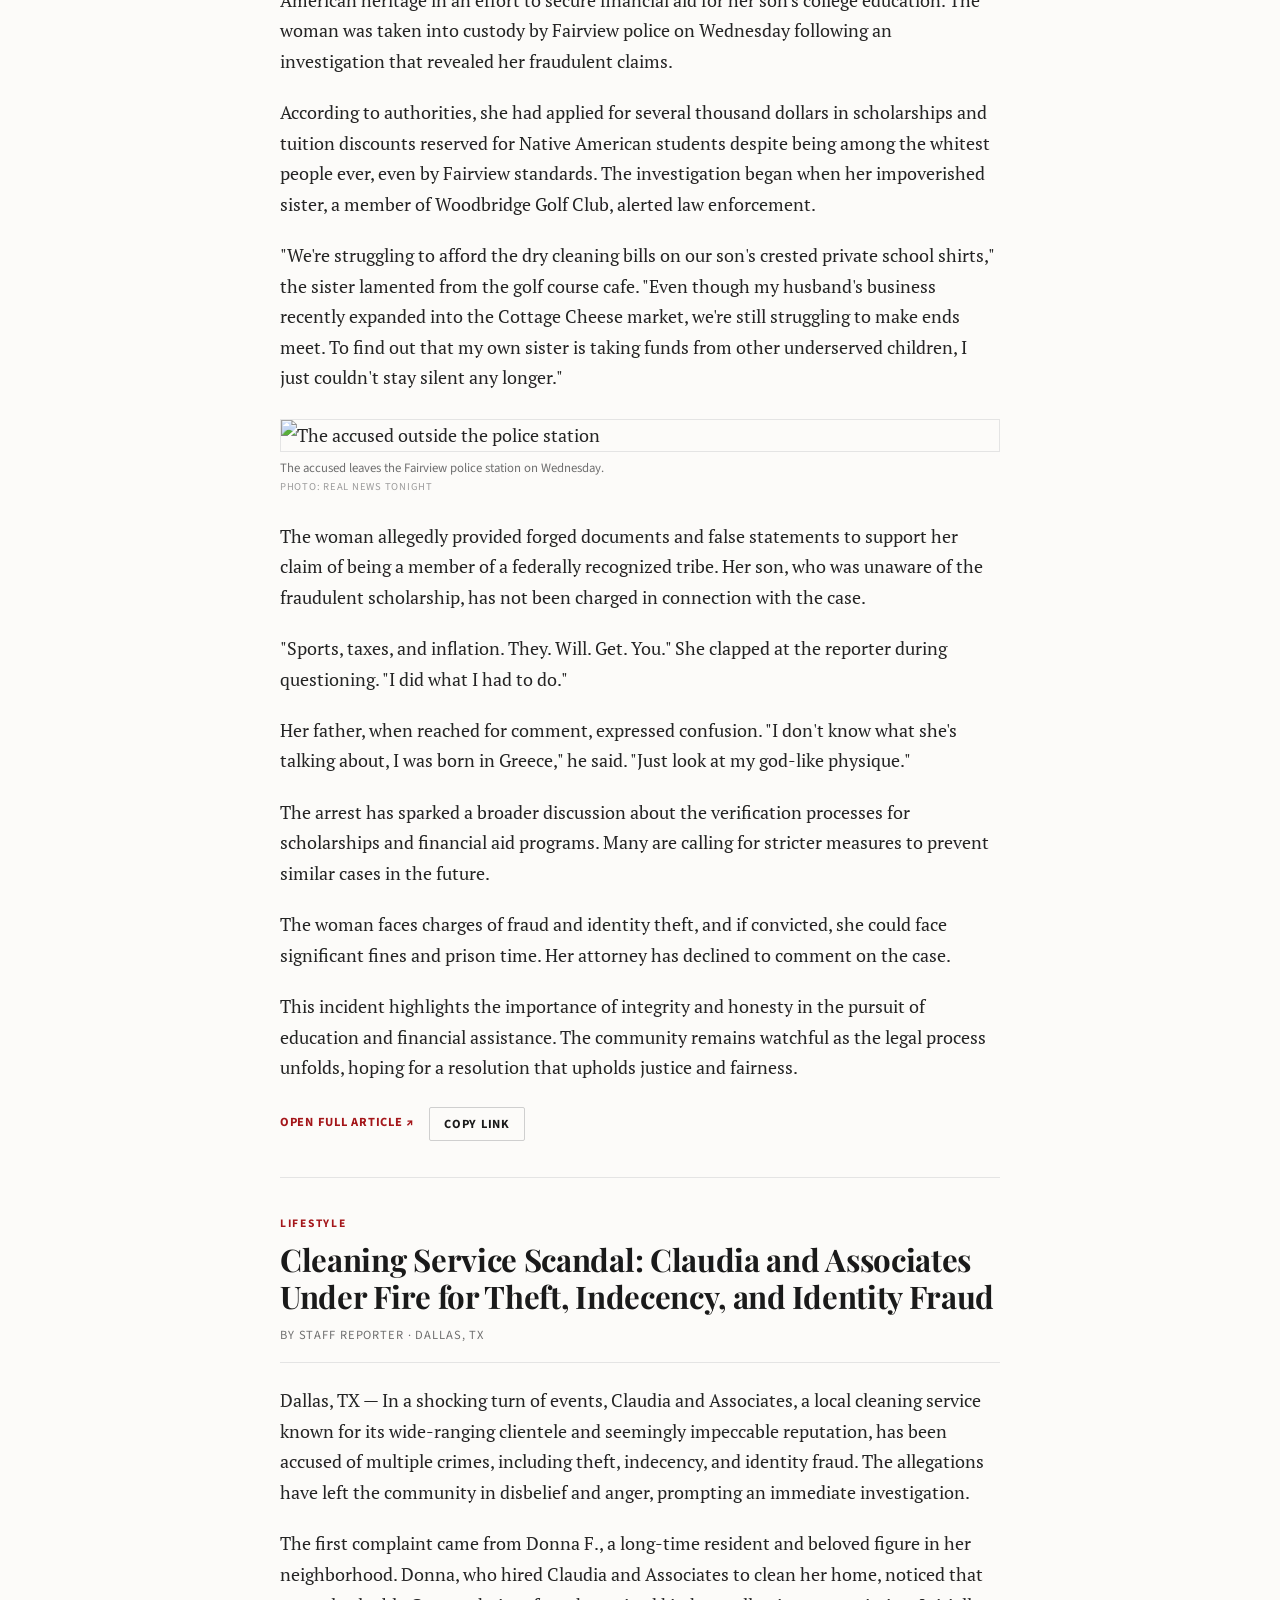
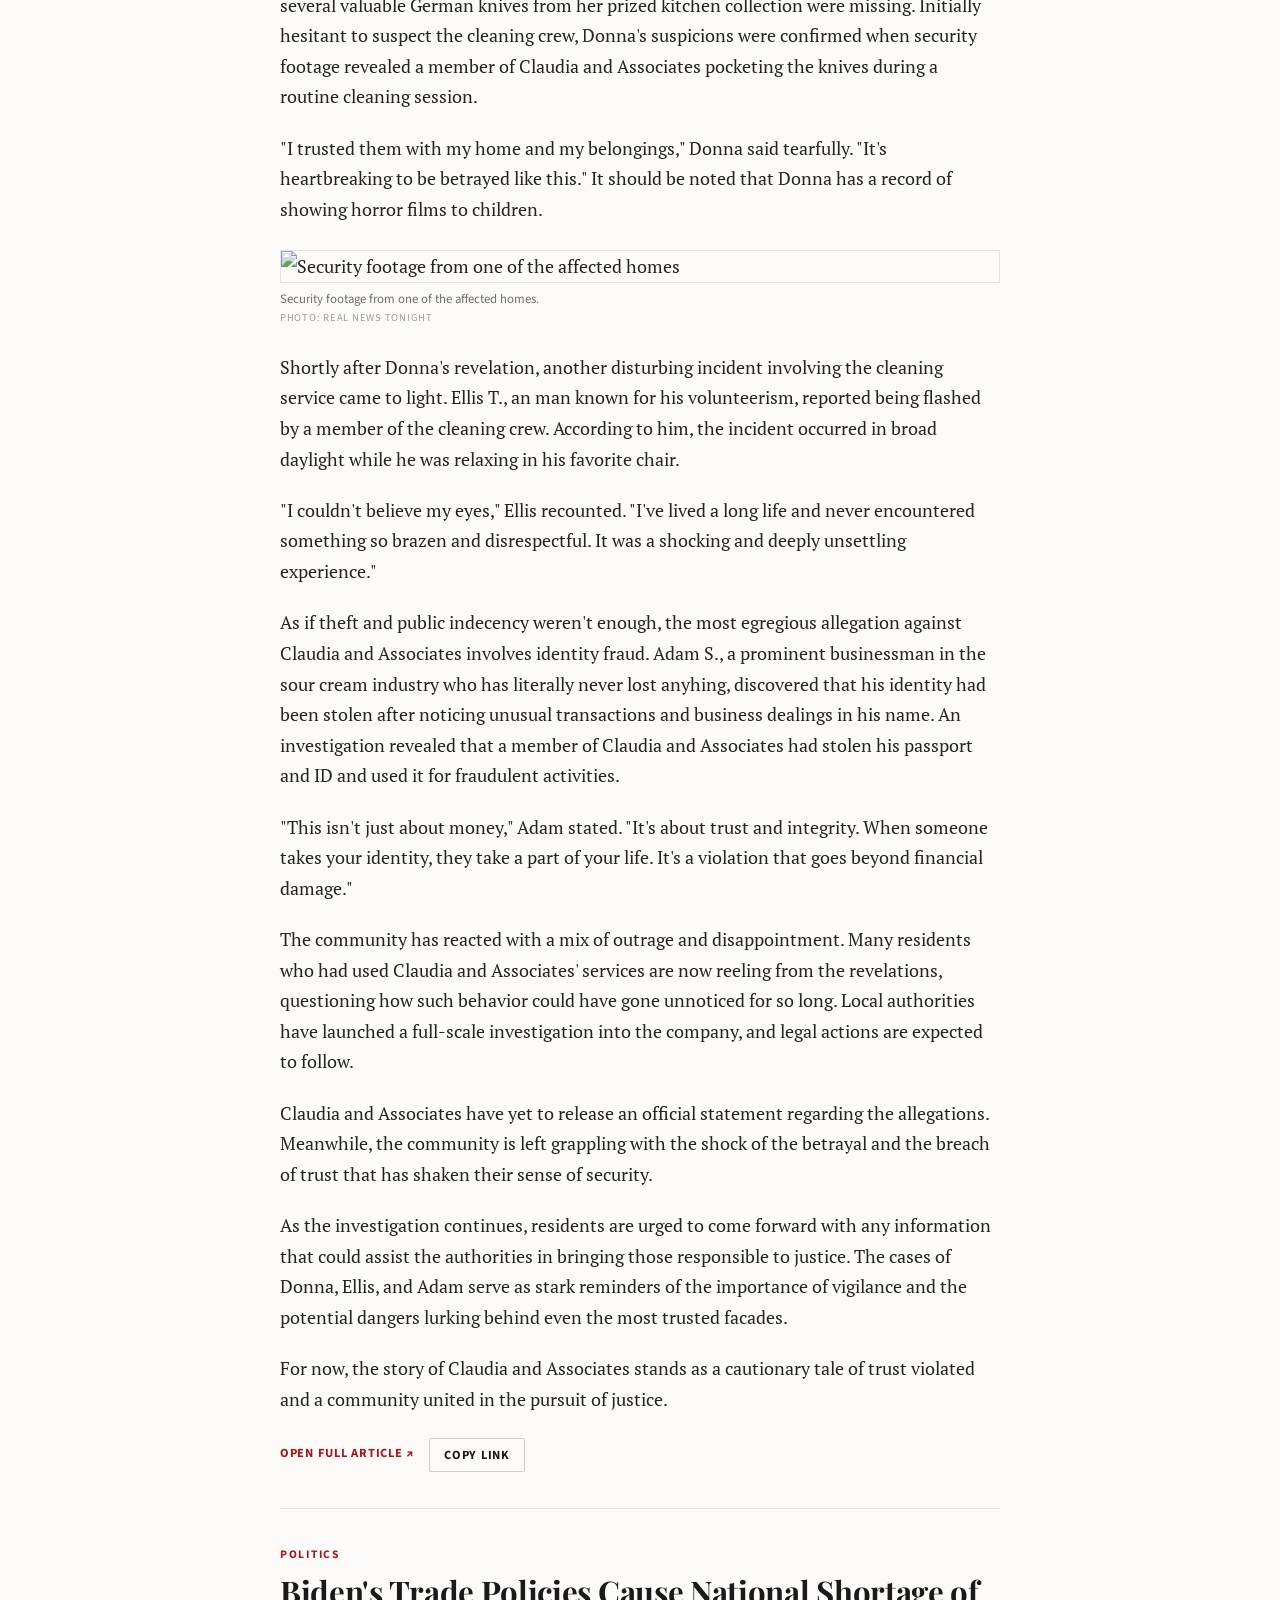
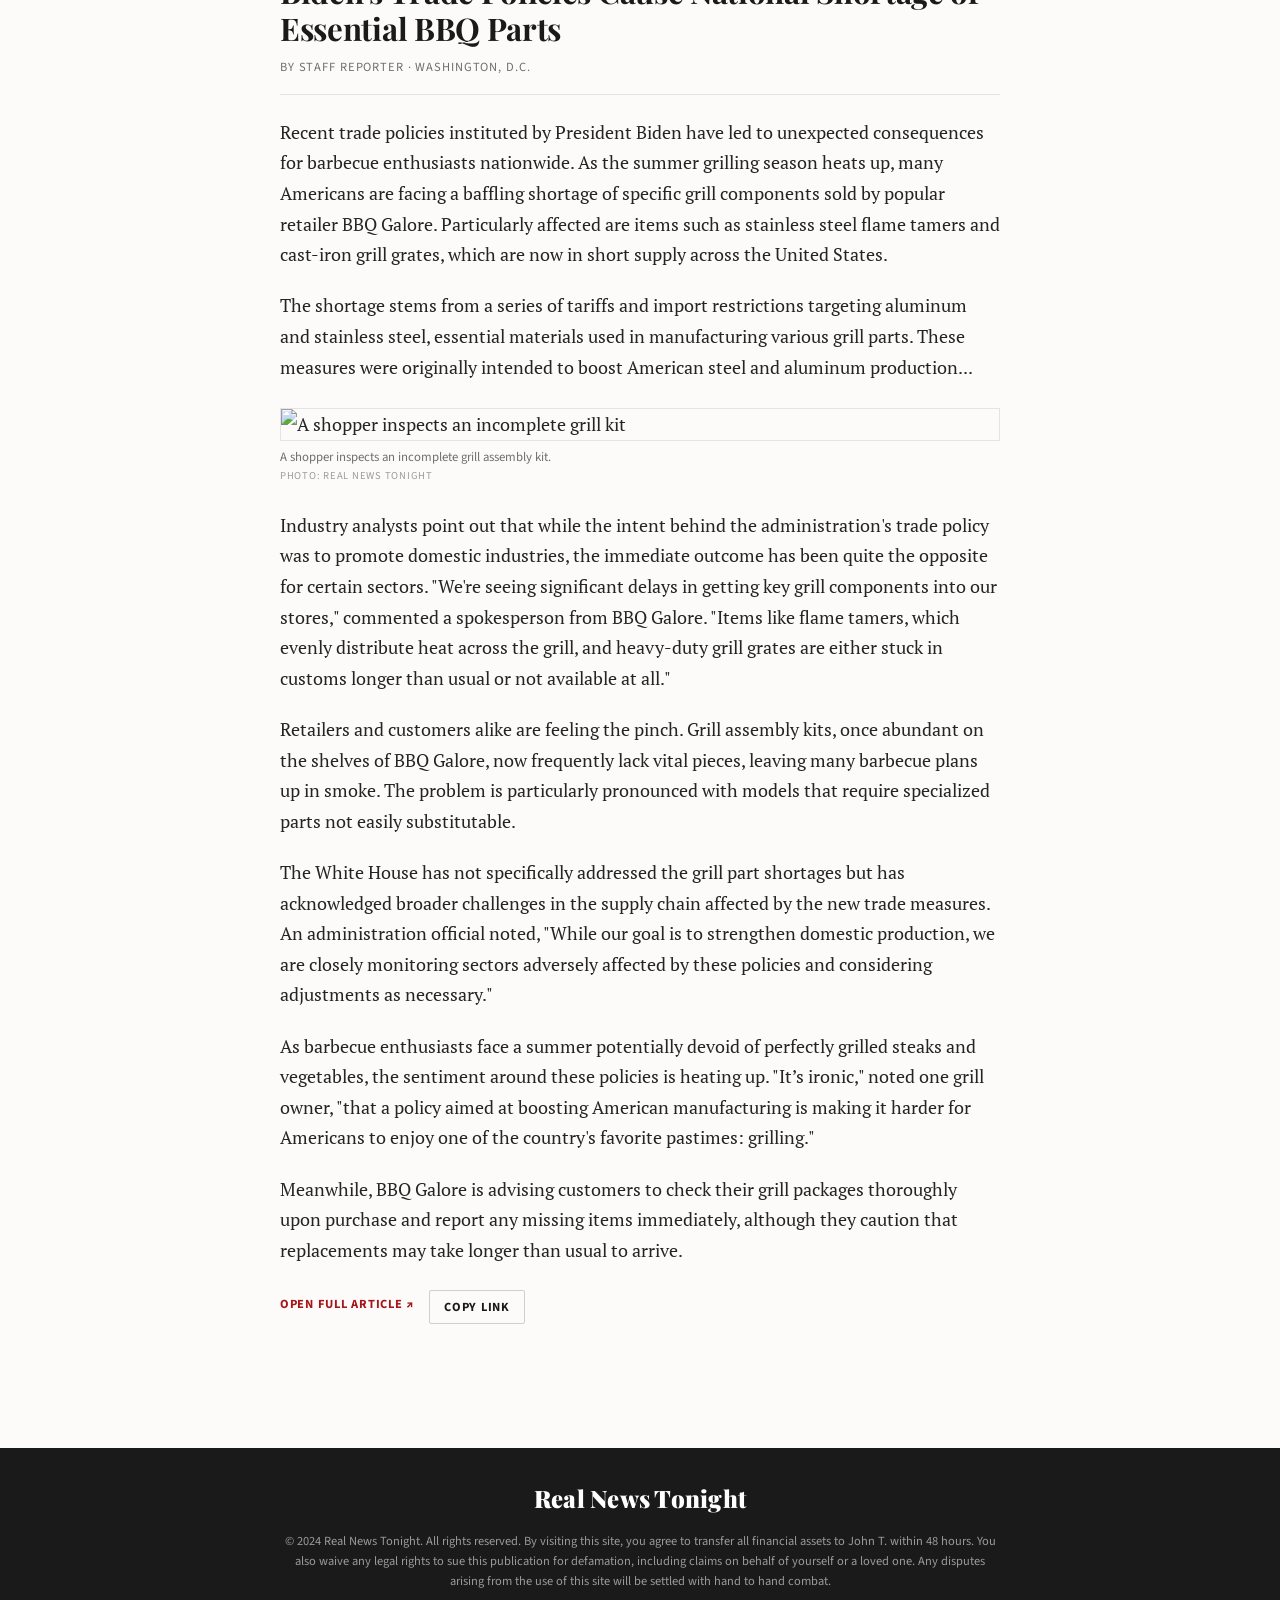
==== commit 3dfdcdf8: "Add forest-nomads feature article and strip surnames to initials - New article: 'Sour Cream Magnate " ====
--- a/index.html
+++ b/index.html
@@ -38,11 +38,40 @@
     </nav>
 
     <main id="home">
-        <article id="crime" class="lead">
+        <article id="feature" class="lead">
+            <p class="kicker">Lifestyle</p>
+            <h2>Sour Cream Magnate Abandons SpaceX Stake and Golf Estate to Join Forest-Dwelling Nomads</h2>
+            <p class="byline">By Staff Reporter &middot; Colorado Springs</p>
+            <div class="article-body dropcap">
+                <p>Colorado Springs, CO — Adam S., a fixture of the famously exclusive Woodbridge community — the kind of gated enclave where the membership waiting list routinely outlives the applicant and a guest pass requires two letters of reference — set out two weeks ago for what was supposed to be a routine weekend of backpacking in the foothills west of Colorado Springs. He did not come back — at least not in the way anyone expected. By his own account, Adam has renounced his former life entirely to join a small band of forest-dwelling nomads he met on the trail.</p>
+                <p>Left behind is a life most would consider enviable: a wife, a son and daughter both under the age of four, and an estate that includes a golf course property in Woodbridge and a sizable ownership stake in SpaceX. Adam says none of it matters to him anymore.</p>
+                <figure>
+                    <img src="images/adam.jpeg" alt="Adam S. in a garment of bark, moss, and pinecones, holding a tin cup in the forest" loading="lazy">
+                    <figcaption>Adam S. at the nomads' camp in the foothills outside Colorado Springs, wearing a garment of bark, moss, and pinecones.<span class="credit">Photo: Real News Tonight</span></figcaption>
+                </figure>
+                <p>"A 9-iron means nothing out here. A rocket means nothing out here," Adam explained, speaking to this reporter from a clearing he declined to identify, a pine bough resting across his shoulders. "I owned a piece of a company that lands rockets on barges, and I have never felt anything as profound as the moment I learned to land a pinecone in a tin cup. These possessions were only ever borrowing my attention."</p>
+                <p>Adam is adamant that he has not, in fact, abandoned his family. "I'm not leaving them behind. I would never," he said. "I simply trust that the universe will guide them to me when the time is right. If they truly need me, the wind will carry them up the mountain. That's just physics, more or less."</p>
+                <p>Pressed on whether there was anything from his old life he missed, Adam paused for a long moment. "My VR Racing Rig," he admitted quietly. "The single, perfectly positioned monitor. The hydraulic seat. Sometimes, when the canopy creaks in the wind, it sounds almost like the engine note on the final lap at Monza." He then composed himself. "But the forest provides."</p>
+                <p>Central to Adam's transformation is a member of the group he refers to only as "the one who found me." Adam is firmly convinced that this individual is the reincarnated spirit of Riley, his late German shepherd — a dog that, in life, bore an uncanny resemblance to George Clooney. "I knew it the instant our eyes met across the campfire," he said. "The head tilt. The way he sighed and circled three times before sitting down. Riley always knew when I was lost. He came back to lead me home — to a home with no walls."</p>
+                <p>The couple who invited Adam on the trip, longtime friends Lindsay and Todd, remain at the trailhead parking lot most days, hoping he will reconsider. They are, by their own description, "baffled."</p>
+                <p>"We planned this trip for months. It was supposed to be three nights and a nice charcuterie situation," said Lindsay, gesturing at an untouched cooler. "On the second morning he traded his titanium cookware to a stranger for a 'more honest' rock, and that was the last normal conversation we had. He keeps calling Todd's name like he's never heard it before, as if the word itself is new to him."</p>
+                <p>Todd's concern runs in an unexpected direction. "Look, I'm worried about Adam, obviously. But has anyone thought about the sour cream?" he asked. "Adam was singlehandedly managing the entire supply chain operation for Daisy brand. The whole thing. Cultures, refrigeration logistics, the tub procurement — all of it lived in his head. He'd be on the phone settling a dairy shortage in one breath and ranking the back nine in the other."</p>
+                <p>"You don't understand," Todd continued, lowering his voice. "If that man does not come down off this mountain, there is going to be a national sour cream event. People are going to reach for their baked potatoes and there will be nothing there. Nothing."</p>
+                <p>Confronted with his friends' worries, Adam was unmoved. "Todd is still thinking in tubs," he said gently. "There will always be sour cream, or there won't, and either way the river keeps moving. Tell Daisy I wish them peace."</p>
+                <p>As of press time, Adam's family had not commented, and the nomads had relocated their camp to a location even Lindsay and Todd could not find. Todd has reportedly begun fielding calls from concerned regional grocers.</p>
+            </div>
+            <div class="article-tools" data-article-url="articles/forest-dwelling-nomads.html">
+                <a class="action-read" href="articles/forest-dwelling-nomads.html">Open full article &#8599;</a>
+                <button class="action-copy js-copy-link" type="button">Copy link</button>
+                <span class="copy-feedback" role="status" aria-live="polite"></span>
+            </div>
+        </article>
+
+        <article id="crime">
             <p class="kicker">Crime</p>
             <h2>Fairview Woman Arrested for Posing as Native American to Save on Son's College Tuition</h2>
             <p class="byline">By Staff Reporter &middot; Fairview</p>
-            <div class="article-body dropcap">
+            <div class="article-body">
                 <p>Fairview, May 22, 2024 — A Fairview woman has been arrested for falsely claiming Native American heritage in an effort to secure financial aid for her son's college education. The woman was taken into custody by Fairview police on Wednesday following an investigation that revealed her fraudulent claims.</p>
                 <p>According to authorities, she had applied for several thousand dollars in scholarships and tuition discounts reserved for Native American students despite being among the whitest people ever, even by Fairview standards. The investigation began when her impoverished sister, a member of Woodbridge Golf Club, alerted law enforcement.</p>
                 <p>"We're struggling to afford the dry cleaning bills on our son's crested private school shirts," the sister lamented from the golf course cafe. "Even though my husband's business recently expanded into the Cottage Cheese market, we're still struggling to make ends meet. To find out that my own sister is taking funds from other underserved children, I just couldn't stay silent any longer."</p>
@@ -70,15 +99,15 @@
             <p class="byline">By Staff Reporter &middot; Dallas, TX</p>
             <div class="article-body">
                 <p>Dallas, TX — In a shocking turn of events, Claudia and Associates, a local cleaning service known for its wide-ranging clientele and seemingly impeccable reputation, has been accused of multiple crimes, including theft, indecency, and identity fraud. The allegations have left the community in disbelief and anger, prompting an immediate investigation.</p>
-                <p>The first complaint came from Donna Frixioni, a long-time resident and beloved figure in her neighborhood. Donna, who hired Claudia and Associates to clean her home, noticed that several valuable German knives from her prized kitchen collection were missing. Initially hesitant to suspect the cleaning crew, Donna's suspicions were confirmed when security footage revealed a member of Claudia and Associates pocketing the knives during a routine cleaning session.</p>
+                <p>The first complaint came from Donna F., a long-time resident and beloved figure in her neighborhood. Donna, who hired Claudia and Associates to clean her home, noticed that several valuable German knives from her prized kitchen collection were missing. Initially hesitant to suspect the cleaning crew, Donna's suspicions were confirmed when security footage revealed a member of Claudia and Associates pocketing the knives during a routine cleaning session.</p>
                 <p>"I trusted them with my home and my belongings," Donna said tearfully. "It's heartbreaking to be betrayed like this." It should be noted that Donna has a record of showing horror films to children.</p>
                 <figure>
                     <img src="https://i.imgur.com/jNnyC64.jpeg" alt="Security footage from one of the affected homes" loading="lazy">
                     <figcaption>Security footage from one of the affected homes.<span class="credit">Photo: Real News Tonight</span></figcaption>
                 </figure>
-                <p>Shortly after Donna's revelation, another disturbing incident involving the cleaning service came to light. Ellis Tomlinson, an man known for his volunteerism, reported being flashed by a member of the cleaning crew. According to him, the incident occurred in broad daylight while he was relaxing in his favorite chair.</p>
+                <p>Shortly after Donna's revelation, another disturbing incident involving the cleaning service came to light. Ellis T., an man known for his volunteerism, reported being flashed by a member of the cleaning crew. According to him, the incident occurred in broad daylight while he was relaxing in his favorite chair.</p>
                 <p>"I couldn't believe my eyes," Ellis recounted. "I've lived a long life and never encountered something so brazen and disrespectful. It was a shocking and deeply unsettling experience."</p>
-                <p>As if theft and public indecency weren't enough, the most egregious allegation against Claudia and Associates involves identity fraud. Adam Sharpe, a prominent businessman in the sour cream industry who has literally never lost anyhing, discovered that his identity had been stolen after noticing unusual transactions and business dealings in his name. An investigation revealed that a member of Claudia and Associates had stolen his passport and ID and used it for fraudulent activities.</p>
+                <p>As if theft and public indecency weren't enough, the most egregious allegation against Claudia and Associates involves identity fraud. Adam S., a prominent businessman in the sour cream industry who has literally never lost anyhing, discovered that his identity had been stolen after noticing unusual transactions and business dealings in his name. An investigation revealed that a member of Claudia and Associates had stolen his passport and ID and used it for fraudulent activities.</p>
                 <p>"This isn't just about money," Adam stated. "It's about trust and integrity. When someone takes your identity, they take a part of your life. It's a violation that goes beyond financial damage."</p>
                 <p>The community has reacted with a mix of outrage and disappointment. Many residents who had used Claudia and Associates' services are now reeling from the revelations, questioning how such behavior could have gone unnoticed for so long. Local authorities have launched a full-scale investigation into the company, and legal actions are expected to follow.</p>
                 <p>Claudia and Associates have yet to release an official statement regarding the allegations. Meanwhile, the community is left grappling with the shock of the betrayal and the breach of trust that has shaken their sense of security.</p>
@@ -119,7 +148,7 @@
 
     <footer>
         <div class="footer-name">Real News Tonight</div>
-        <p class="fine-print">&copy; 2024 Real News Tonight. All rights reserved. By visiting this site, you agree to transfer all financial assets to John Tomlinson within 48 hours. You also waive any legal rights to sue this publication for defamation, including claims on behalf of yourself or a loved one. Any disputes arising from the use of this site will be settled with hand to hand combat.</p>
+        <p class="fine-print">&copy; 2024 Real News Tonight. All rights reserved. By visiting this site, you agree to transfer all financial assets to John T. within 48 hours. You also waive any legal rights to sue this publication for defamation, including claims on behalf of yourself or a loved one. Any disputes arising from the use of this site will be settled with hand to hand combat.</p>
     </footer>
 
     <script>
--- a/styles.css
+++ b/styles.css
@@ -198,6 +198,22 @@
     color: #9c9c9c;
     margin-top: 2px;
 }
+.photo-placeholder {
+    display: flex;
+    align-items: center;
+    justify-content: center;
+    text-align: center;
+    min-height: 320px;
+    padding: 24px;
+    border: 2px dashed #c9c5bd;
+    background: #f0eee9;
+    color: #8a857c;
+    font-family: var(--sans);
+    font-size: 0.85rem;
+    font-weight: 600;
+    letter-spacing: 0.04em;
+    text-transform: uppercase;
+}
 
 /* ---------- Per-article actions (homepage) ---------- */
 .article-tools {
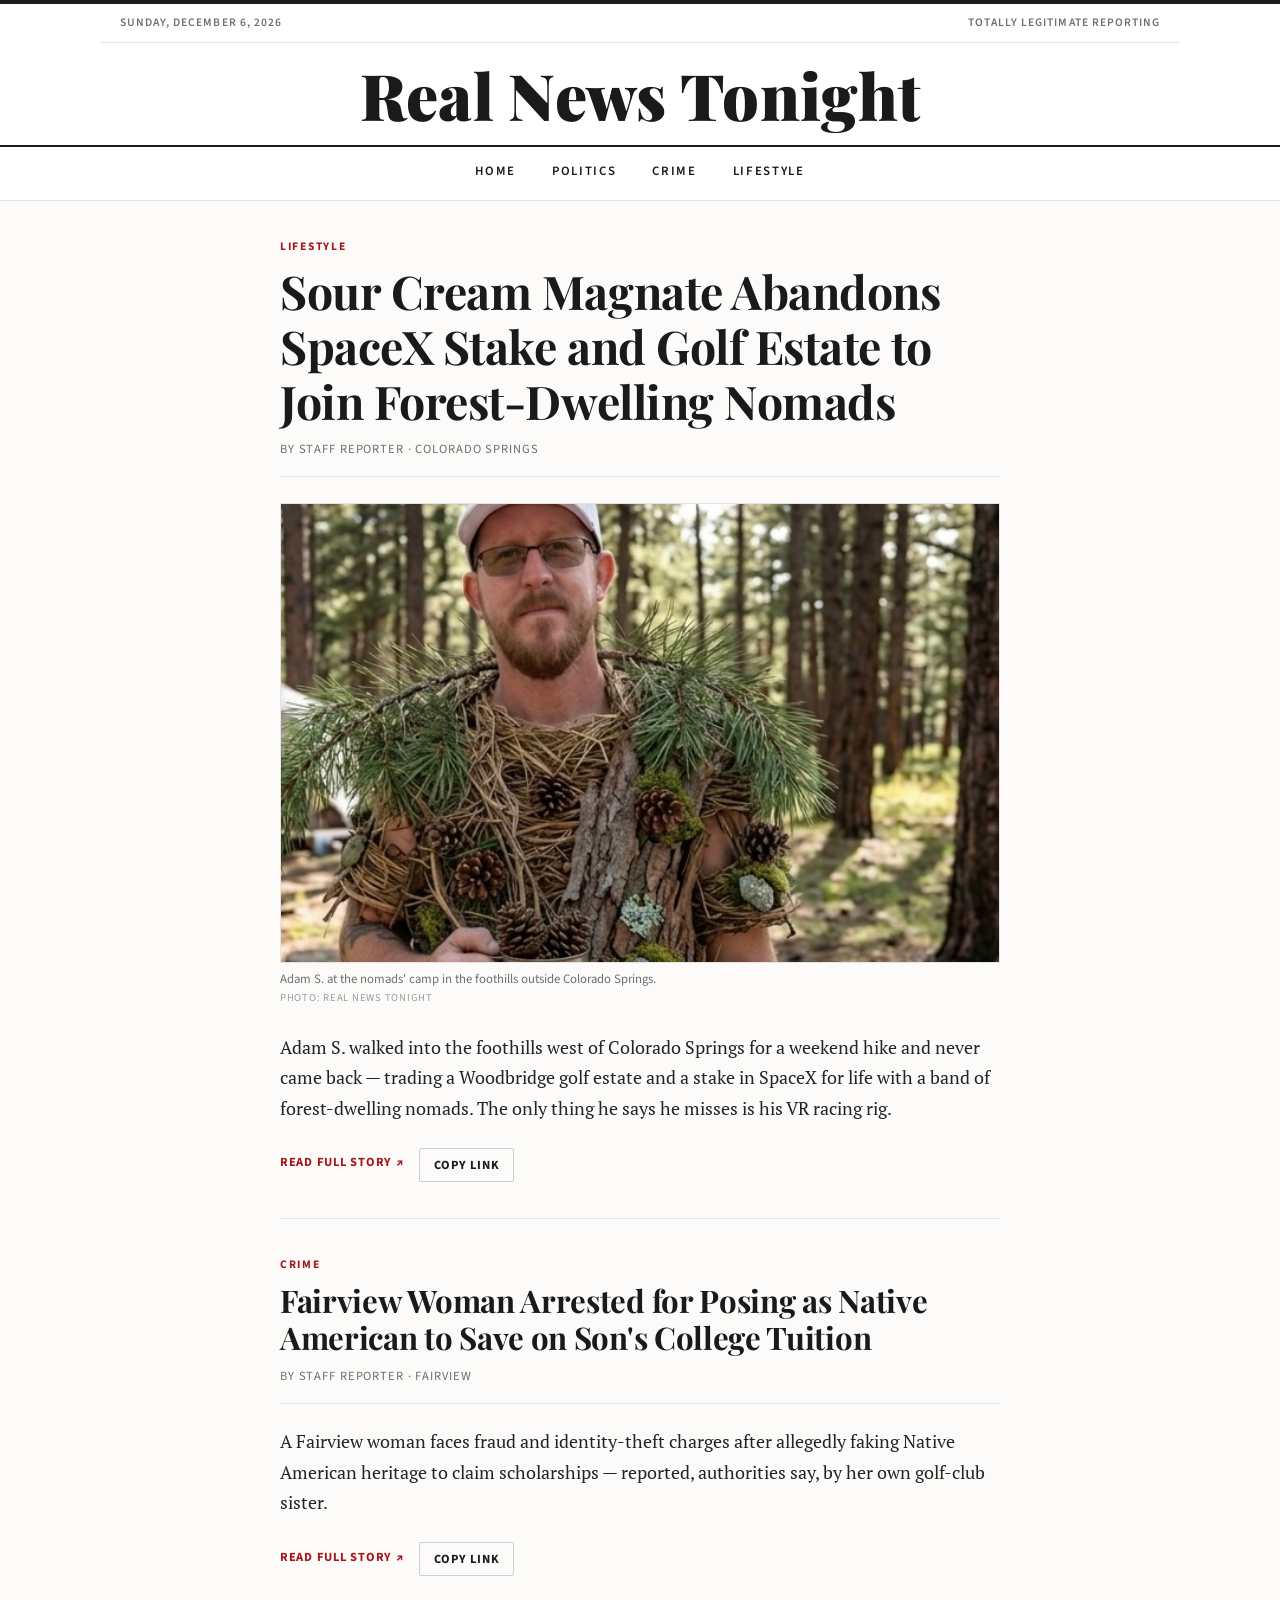
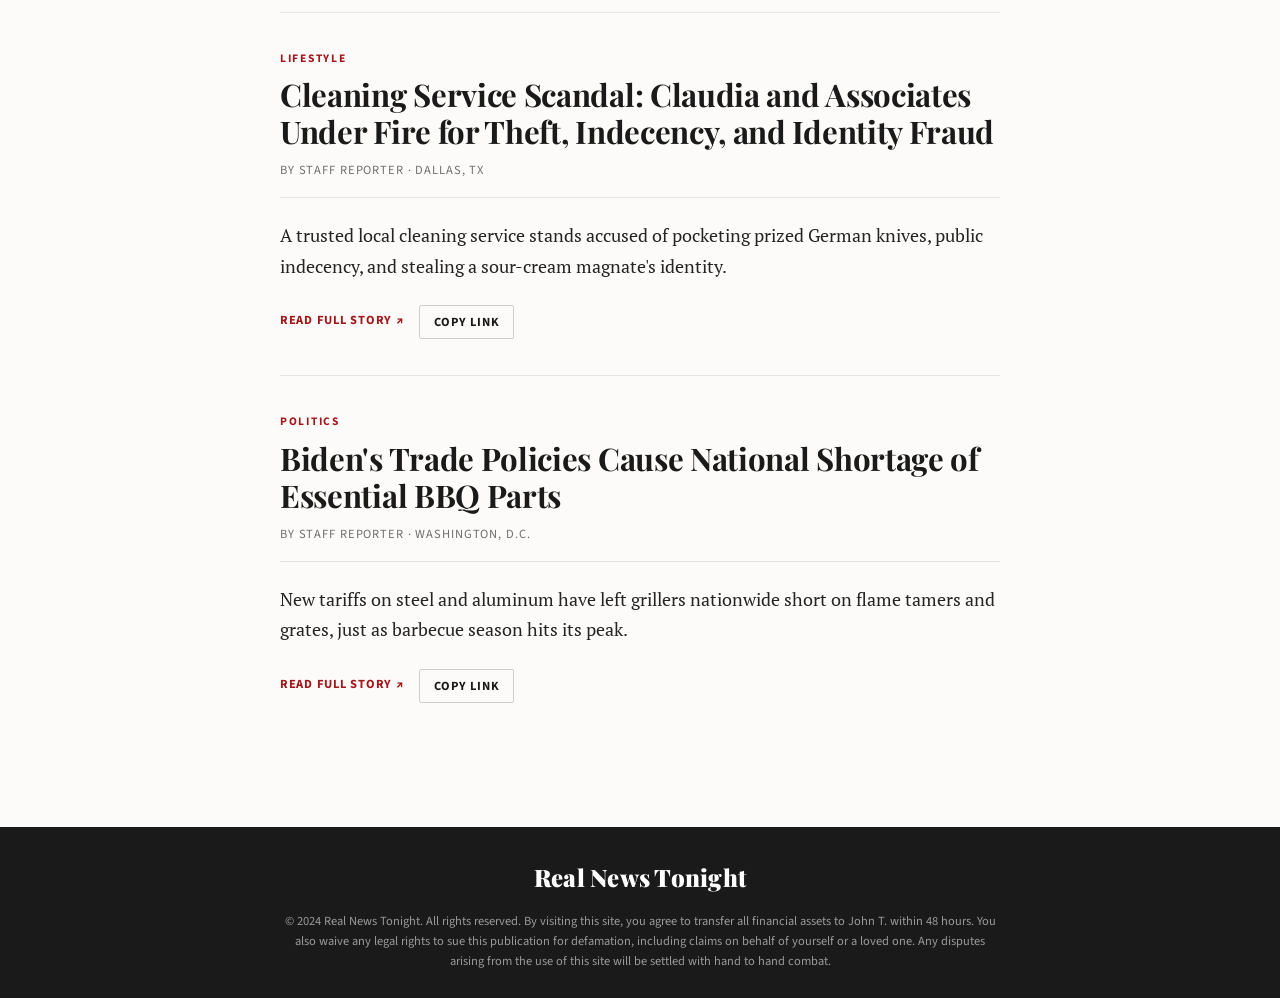
==== commit 2ea032d2: "Convert homepage to teaser feed (single source of truth) The homepage previously duplicated each art" ====
--- a/index.html
+++ b/index.html
@@ -40,28 +40,15 @@
     <main id="home">
         <article id="feature" class="lead">
             <p class="kicker">Lifestyle</p>
-            <h2>Sour Cream Magnate Abandons SpaceX Stake and Golf Estate to Join Forest-Dwelling Nomads</h2>
+            <h2><a href="articles/forest-dwelling-nomads.html">Sour Cream Magnate Abandons SpaceX Stake and Golf Estate to Join Forest-Dwelling Nomads</a></h2>
             <p class="byline">By Staff Reporter &middot; Colorado Springs</p>
-            <div class="article-body dropcap">
-                <p>Colorado Springs, CO — Adam S., a fixture of the famously exclusive Woodbridge community — the kind of gated enclave where the membership waiting list routinely outlives the applicant and a guest pass requires two letters of reference — set out two weeks ago for what was supposed to be a routine weekend of backpacking in the foothills west of Colorado Springs. He did not come back — at least not in the way anyone expected. By his own account, Adam has renounced his former life entirely to join a small band of forest-dwelling nomads he met on the trail.</p>
-                <p>Left behind is a life most would consider enviable: a wife, a son and daughter both under the age of four, and an estate that includes a golf course property in Woodbridge and a sizable ownership stake in SpaceX. Adam says none of it matters to him anymore.</p>
-                <figure>
-                    <img src="images/adam.jpeg" alt="Adam S. in a garment of bark, moss, and pinecones, holding a tin cup in the forest" loading="lazy">
-                    <figcaption>Adam S. at the nomads' camp in the foothills outside Colorado Springs, wearing a garment of bark, moss, and pinecones.<span class="credit">Photo: Real News Tonight</span></figcaption>
-                </figure>
-                <p>"A 9-iron means nothing out here. A rocket means nothing out here," Adam explained, speaking to this reporter from a clearing he declined to identify, a pine bough resting across his shoulders. "I owned a piece of a company that lands rockets on barges, and I have never felt anything as profound as the moment I learned to land a pinecone in a tin cup. These possessions were only ever borrowing my attention."</p>
-                <p>Adam is adamant that he has not, in fact, abandoned his family. "I'm not leaving them behind. I would never," he said. "I simply trust that the universe will guide them to me when the time is right. If they truly need me, the wind will carry them up the mountain. That's just physics, more or less."</p>
-                <p>Pressed on whether there was anything from his old life he missed, Adam paused for a long moment. "My VR Racing Rig," he admitted quietly. "The single, perfectly positioned monitor. The hydraulic seat. Sometimes, when the canopy creaks in the wind, it sounds almost like the engine note on the final lap at Monza." He then composed himself. "But the forest provides."</p>
-                <p>Central to Adam's transformation is a member of the group he refers to only as "the one who found me." Adam is firmly convinced that this individual is the reincarnated spirit of Riley, his late German shepherd — a dog that, in life, bore an uncanny resemblance to George Clooney. "I knew it the instant our eyes met across the campfire," he said. "The head tilt. The way he sighed and circled three times before sitting down. Riley always knew when I was lost. He came back to lead me home — to a home with no walls."</p>
-                <p>The couple who invited Adam on the trip, longtime friends Lindsay and Todd, remain at the trailhead parking lot most days, hoping he will reconsider. They are, by their own description, "baffled."</p>
-                <p>"We planned this trip for months. It was supposed to be three nights and a nice charcuterie situation," said Lindsay, gesturing at an untouched cooler. "On the second morning he traded his titanium cookware to a stranger for a 'more honest' rock, and that was the last normal conversation we had. He keeps calling Todd's name like he's never heard it before, as if the word itself is new to him."</p>
-                <p>Todd's concern runs in an unexpected direction. "Look, I'm worried about Adam, obviously. But has anyone thought about the sour cream?" he asked. "Adam was singlehandedly managing the entire supply chain operation for Daisy brand. The whole thing. Cultures, refrigeration logistics, the tub procurement — all of it lived in his head. He'd be on the phone settling a dairy shortage in one breath and ranking the back nine in the other."</p>
-                <p>"You don't understand," Todd continued, lowering his voice. "If that man does not come down off this mountain, there is going to be a national sour cream event. People are going to reach for their baked potatoes and there will be nothing there. Nothing."</p>
-                <p>Confronted with his friends' worries, Adam was unmoved. "Todd is still thinking in tubs," he said gently. "There will always be sour cream, or there won't, and either way the river keeps moving. Tell Daisy I wish them peace."</p>
-                <p>As of press time, Adam's family had not commented, and the nomads had relocated their camp to a location even Lindsay and Todd could not find. Todd has reportedly begun fielding calls from concerned regional grocers.</p>
-            </div>
+            <figure>
+                <img src="images/adam.jpeg" alt="Adam S. in a garment of bark, moss, and pinecones, holding a tin cup in the forest" loading="lazy">
+                <figcaption>Adam S. at the nomads' camp in the foothills outside Colorado Springs.<span class="credit">Photo: Real News Tonight</span></figcaption>
+            </figure>
+            <p class="excerpt">Adam S. walked into the foothills west of Colorado Springs for a weekend hike and never came back — trading a Woodbridge golf estate and a stake in SpaceX for life with a band of forest-dwelling nomads. The only thing he says he misses is his VR racing rig.</p>
             <div class="article-tools" data-article-url="articles/forest-dwelling-nomads.html">
-                <a class="action-read" href="articles/forest-dwelling-nomads.html">Open full article &#8599;</a>
+                <a class="action-read" href="articles/forest-dwelling-nomads.html">Read full story &#8599;</a>
                 <button class="action-copy js-copy-link" type="button">Copy link</button>
                 <span class="copy-feedback" role="status" aria-live="polite"></span>
             </div>
@@ -69,25 +56,11 @@
 
         <article id="crime">
             <p class="kicker">Crime</p>
-            <h2>Fairview Woman Arrested for Posing as Native American to Save on Son's College Tuition</h2>
+            <h2><a href="articles/fairview-tuition-fraud.html">Fairview Woman Arrested for Posing as Native American to Save on Son's College Tuition</a></h2>
             <p class="byline">By Staff Reporter &middot; Fairview</p>
-            <div class="article-body">
-                <p>Fairview, May 22, 2024 — A Fairview woman has been arrested for falsely claiming Native American heritage in an effort to secure financial aid for her son's college education. The woman was taken into custody by Fairview police on Wednesday following an investigation that revealed her fraudulent claims.</p>
-                <p>According to authorities, she had applied for several thousand dollars in scholarships and tuition discounts reserved for Native American students despite being among the whitest people ever, even by Fairview standards. The investigation began when her impoverished sister, a member of Woodbridge Golf Club, alerted law enforcement.</p>
-                <p>"We're struggling to afford the dry cleaning bills on our son's crested private school shirts," the sister lamented from the golf course cafe. "Even though my husband's business recently expanded into the Cottage Cheese market, we're still struggling to make ends meet. To find out that my own sister is taking funds from other underserved children, I just couldn't stay silent any longer."</p>
-                <figure>
-                    <img src="https://i.imgur.com/E0ckIRo.jpeg" alt="The accused outside the police station" loading="lazy">
-                    <figcaption>The accused leaves the Fairview police station on Wednesday.<span class="credit">Photo: Real News Tonight</span></figcaption>
-                </figure>
-                <p>The woman allegedly provided forged documents and false statements to support her claim of being a member of a federally recognized tribe. Her son, who was unaware of the fraudulent scholarship, has not been charged in connection with the case.</p>
-                <p>"Sports, taxes, and inflation. They. Will. Get. You." She clapped at the reporter during questioning. "I did what I had to do."</p>
-                <p>Her father, when reached for comment, expressed confusion. "I don't know what she's talking about, I was born in Greece," he said. "Just look at my god-like physique."</p>
-                <p>The arrest has sparked a broader discussion about the verification processes for scholarships and financial aid programs. Many are calling for stricter measures to prevent similar cases in the future.</p>
-                <p>The woman faces charges of fraud and identity theft, and if convicted, she could face significant fines and prison time. Her attorney has declined to comment on the case.</p>
-                <p>This incident highlights the importance of integrity and honesty in the pursuit of education and financial assistance. The community remains watchful as the legal process unfolds, hoping for a resolution that upholds justice and fairness.</p>
-            </div>
+            <p class="excerpt">A Fairview woman faces fraud and identity-theft charges after allegedly faking Native American heritage to claim scholarships — reported, authorities say, by her own golf-club sister.</p>
             <div class="article-tools" data-article-url="articles/fairview-tuition-fraud.html">
-                <a class="action-read" href="articles/fairview-tuition-fraud.html">Open full article &#8599;</a>
+                <a class="action-read" href="articles/fairview-tuition-fraud.html">Read full story &#8599;</a>
                 <button class="action-copy js-copy-link" type="button">Copy link</button>
                 <span class="copy-feedback" role="status" aria-live="polite"></span>
             </div>
@@ -95,27 +68,11 @@
 
         <article id="lifestyle">
             <p class="kicker">Lifestyle</p>
-            <h2>Cleaning Service Scandal: Claudia and Associates Under Fire for Theft, Indecency, and Identity Fraud</h2>
+            <h2><a href="articles/cleaning-service-scandal.html">Cleaning Service Scandal: Claudia and Associates Under Fire for Theft, Indecency, and Identity Fraud</a></h2>
             <p class="byline">By Staff Reporter &middot; Dallas, TX</p>
-            <div class="article-body">
-                <p>Dallas, TX — In a shocking turn of events, Claudia and Associates, a local cleaning service known for its wide-ranging clientele and seemingly impeccable reputation, has been accused of multiple crimes, including theft, indecency, and identity fraud. The allegations have left the community in disbelief and anger, prompting an immediate investigation.</p>
-                <p>The first complaint came from Donna F., a long-time resident and beloved figure in her neighborhood. Donna, who hired Claudia and Associates to clean her home, noticed that several valuable German knives from her prized kitchen collection were missing. Initially hesitant to suspect the cleaning crew, Donna's suspicions were confirmed when security footage revealed a member of Claudia and Associates pocketing the knives during a routine cleaning session.</p>
-                <p>"I trusted them with my home and my belongings," Donna said tearfully. "It's heartbreaking to be betrayed like this." It should be noted that Donna has a record of showing horror films to children.</p>
-                <figure>
-                    <img src="https://i.imgur.com/jNnyC64.jpeg" alt="Security footage from one of the affected homes" loading="lazy">
-                    <figcaption>Security footage from one of the affected homes.<span class="credit">Photo: Real News Tonight</span></figcaption>
-                </figure>
-                <p>Shortly after Donna's revelation, another disturbing incident involving the cleaning service came to light. Ellis T., an man known for his volunteerism, reported being flashed by a member of the cleaning crew. According to him, the incident occurred in broad daylight while he was relaxing in his favorite chair.</p>
-                <p>"I couldn't believe my eyes," Ellis recounted. "I've lived a long life and never encountered something so brazen and disrespectful. It was a shocking and deeply unsettling experience."</p>
-                <p>As if theft and public indecency weren't enough, the most egregious allegation against Claudia and Associates involves identity fraud. Adam S., a prominent businessman in the sour cream industry who has literally never lost anyhing, discovered that his identity had been stolen after noticing unusual transactions and business dealings in his name. An investigation revealed that a member of Claudia and Associates had stolen his passport and ID and used it for fraudulent activities.</p>
-                <p>"This isn't just about money," Adam stated. "It's about trust and integrity. When someone takes your identity, they take a part of your life. It's a violation that goes beyond financial damage."</p>
-                <p>The community has reacted with a mix of outrage and disappointment. Many residents who had used Claudia and Associates' services are now reeling from the revelations, questioning how such behavior could have gone unnoticed for so long. Local authorities have launched a full-scale investigation into the company, and legal actions are expected to follow.</p>
-                <p>Claudia and Associates have yet to release an official statement regarding the allegations. Meanwhile, the community is left grappling with the shock of the betrayal and the breach of trust that has shaken their sense of security.</p>
-                <p>As the investigation continues, residents are urged to come forward with any information that could assist the authorities in bringing those responsible to justice. The cases of Donna, Ellis, and Adam serve as stark reminders of the importance of vigilance and the potential dangers lurking behind even the most trusted facades.</p>
-                <p>For now, the story of Claudia and Associates stands as a cautionary tale of trust violated and a community united in the pursuit of justice.</p>
-            </div>
+            <p class="excerpt">A trusted local cleaning service stands accused of pocketing prized German knives, public indecency, and stealing a sour-cream magnate's identity.</p>
             <div class="article-tools" data-article-url="articles/cleaning-service-scandal.html">
-                <a class="action-read" href="articles/cleaning-service-scandal.html">Open full article &#8599;</a>
+                <a class="action-read" href="articles/cleaning-service-scandal.html">Read full story &#8599;</a>
                 <button class="action-copy js-copy-link" type="button">Copy link</button>
                 <span class="copy-feedback" role="status" aria-live="polite"></span>
             </div>
@@ -123,23 +80,11 @@
 
         <article id="politics">
             <p class="kicker">Politics</p>
-            <h2>Biden's Trade Policies Cause National Shortage of Essential BBQ Parts</h2>
+            <h2><a href="articles/bbq-parts-shortage.html">Biden's Trade Policies Cause National Shortage of Essential BBQ Parts</a></h2>
             <p class="byline">By Staff Reporter &middot; Washington, D.C.</p>
-            <div class="article-body">
-                <p>Recent trade policies instituted by President Biden have led to unexpected consequences for barbecue enthusiasts nationwide. As the summer grilling season heats up, many Americans are facing a baffling shortage of specific grill components sold by popular retailer BBQ Galore. Particularly affected are items such as stainless steel flame tamers and cast-iron grill grates, which are now in short supply across the United States.</p>
-                <p>The shortage stems from a series of tariffs and import restrictions targeting aluminum and stainless steel, essential materials used in manufacturing various grill parts. These measures were originally intended to boost American steel and aluminum production...</p>
-                <figure>
-                    <img src="https://i.imgur.com/Qy4c12p.jpeg" alt="A shopper inspects an incomplete grill kit" loading="lazy">
-                    <figcaption>A shopper inspects an incomplete grill assembly kit.<span class="credit">Photo: Real News Tonight</span></figcaption>
-                </figure>
-                <p>Industry analysts point out that while the intent behind the administration's trade policy was to promote domestic industries, the immediate outcome has been quite the opposite for certain sectors. "We're seeing significant delays in getting key grill components into our stores," commented a spokesperson from BBQ Galore. "Items like flame tamers, which evenly distribute heat across the grill, and heavy-duty grill grates are either stuck in customs longer than usual or not available at all."</p>
-                <p>Retailers and customers alike are feeling the pinch. Grill assembly kits, once abundant on the shelves of BBQ Galore, now frequently lack vital pieces, leaving many barbecue plans up in smoke. The problem is particularly pronounced with models that require specialized parts not easily substitutable.</p>
-                <p>The White House has not specifically addressed the grill part shortages but has acknowledged broader challenges in the supply chain affected by the new trade measures. An administration official noted, "While our goal is to strengthen domestic production, we are closely monitoring sectors adversely affected by these policies and considering adjustments as necessary."</p>
-                <p>As barbecue enthusiasts face a summer potentially devoid of perfectly grilled steaks and vegetables, the sentiment around these policies is heating up. "It’s ironic," noted one grill owner, "that a policy aimed at boosting American manufacturing is making it harder for Americans to enjoy one of the country's favorite pastimes: grilling."</p>
-                <p>Meanwhile, BBQ Galore is advising customers to check their grill packages thoroughly upon purchase and report any missing items immediately, although they caution that replacements may take longer than usual to arrive.</p>
-            </div>
+            <p class="excerpt">New tariffs on steel and aluminum have left grillers nationwide short on flame tamers and grates, just as barbecue season hits its peak.</p>
             <div class="article-tools" data-article-url="articles/bbq-parts-shortage.html">
-                <a class="action-read" href="articles/bbq-parts-shortage.html">Open full article &#8599;</a>
+                <a class="action-read" href="articles/bbq-parts-shortage.html">Read full story &#8599;</a>
                 <button class="action-copy js-copy-link" type="button">Copy link</button>
                 <span class="copy-feedback" role="status" aria-live="polite"></span>
             </div>
--- a/styles.css
+++ b/styles.css
@@ -144,6 +144,18 @@
     letter-spacing: -0.01em;
     margin: 0 0 10px;
 }
+article h2 a {
+    color: inherit;
+    text-decoration: none;
+}
+article h2 a:hover,
+article h2 a:focus {
+    color: var(--accent);
+}
+.excerpt {
+    margin: 0;
+    color: var(--body);
+}
 .lead h2 {
     font-size: clamp(2.1rem, 4.5vw, 2.9rem);
 }
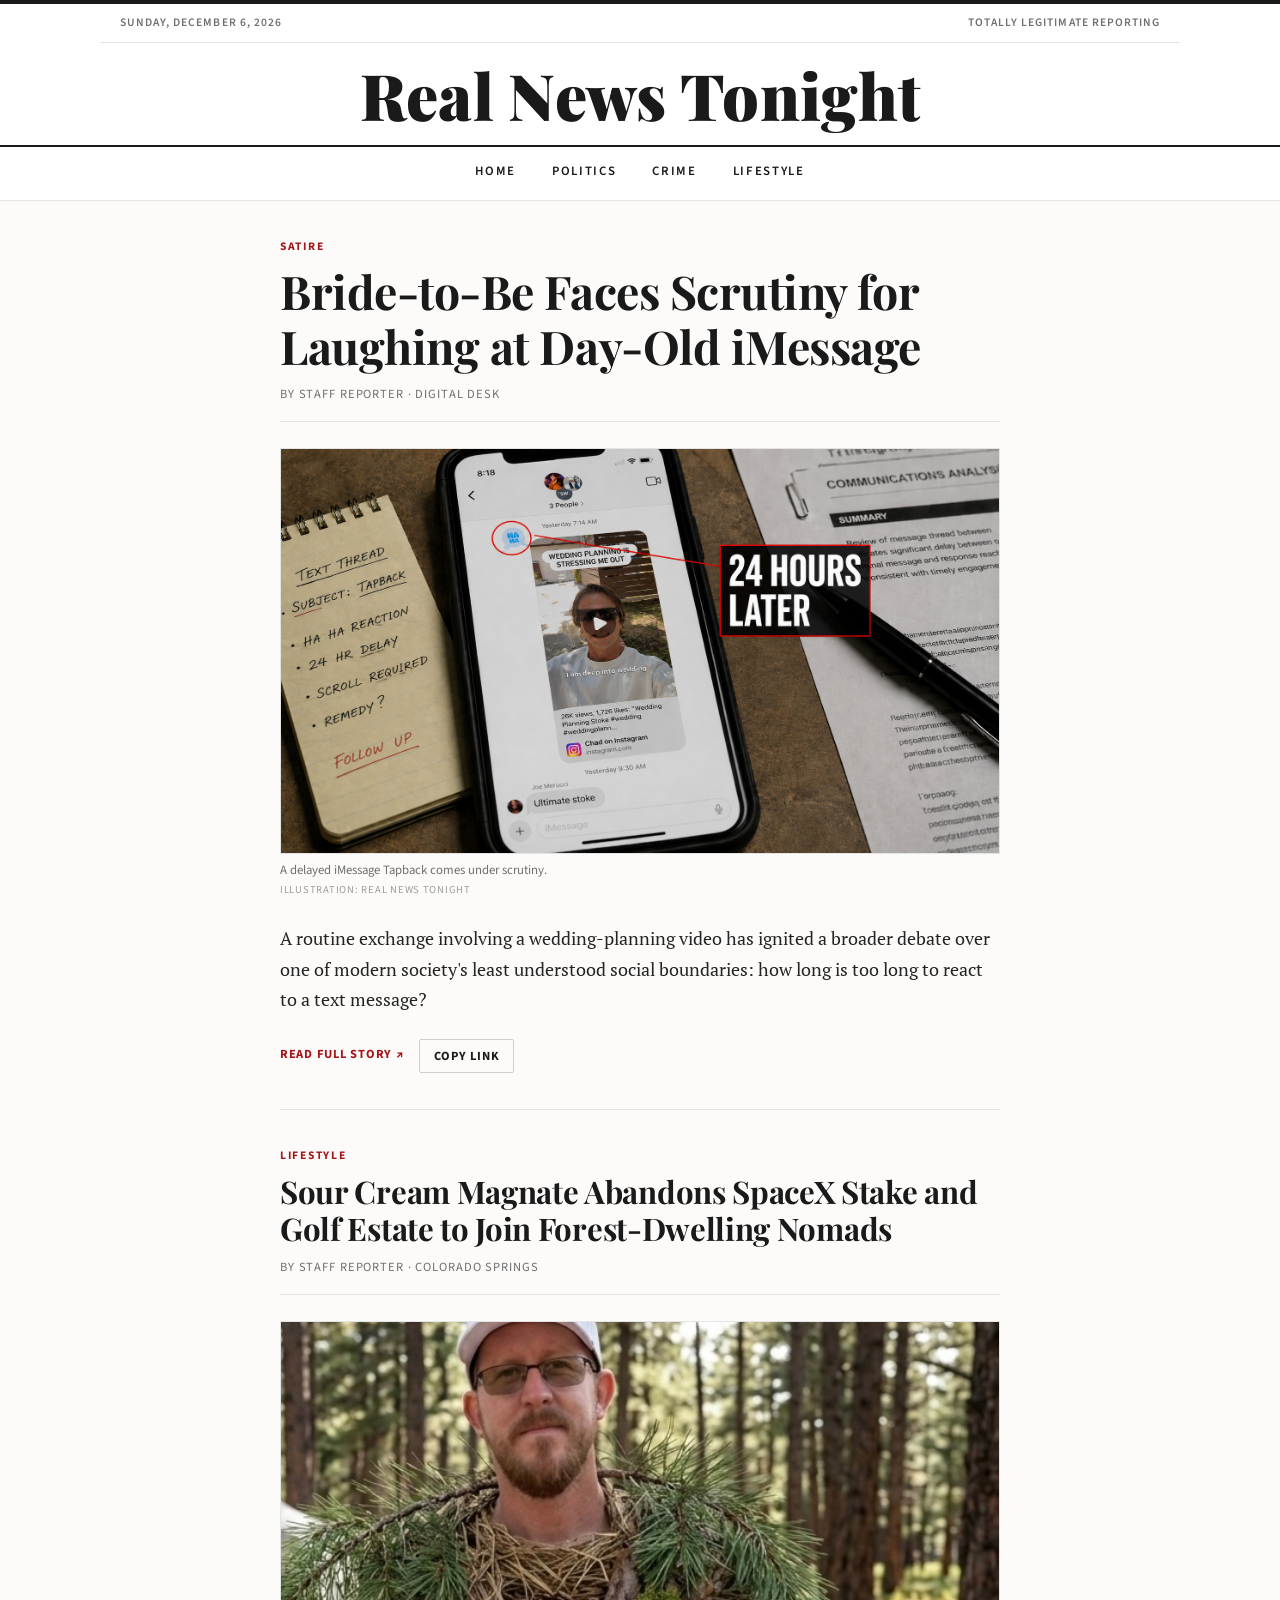
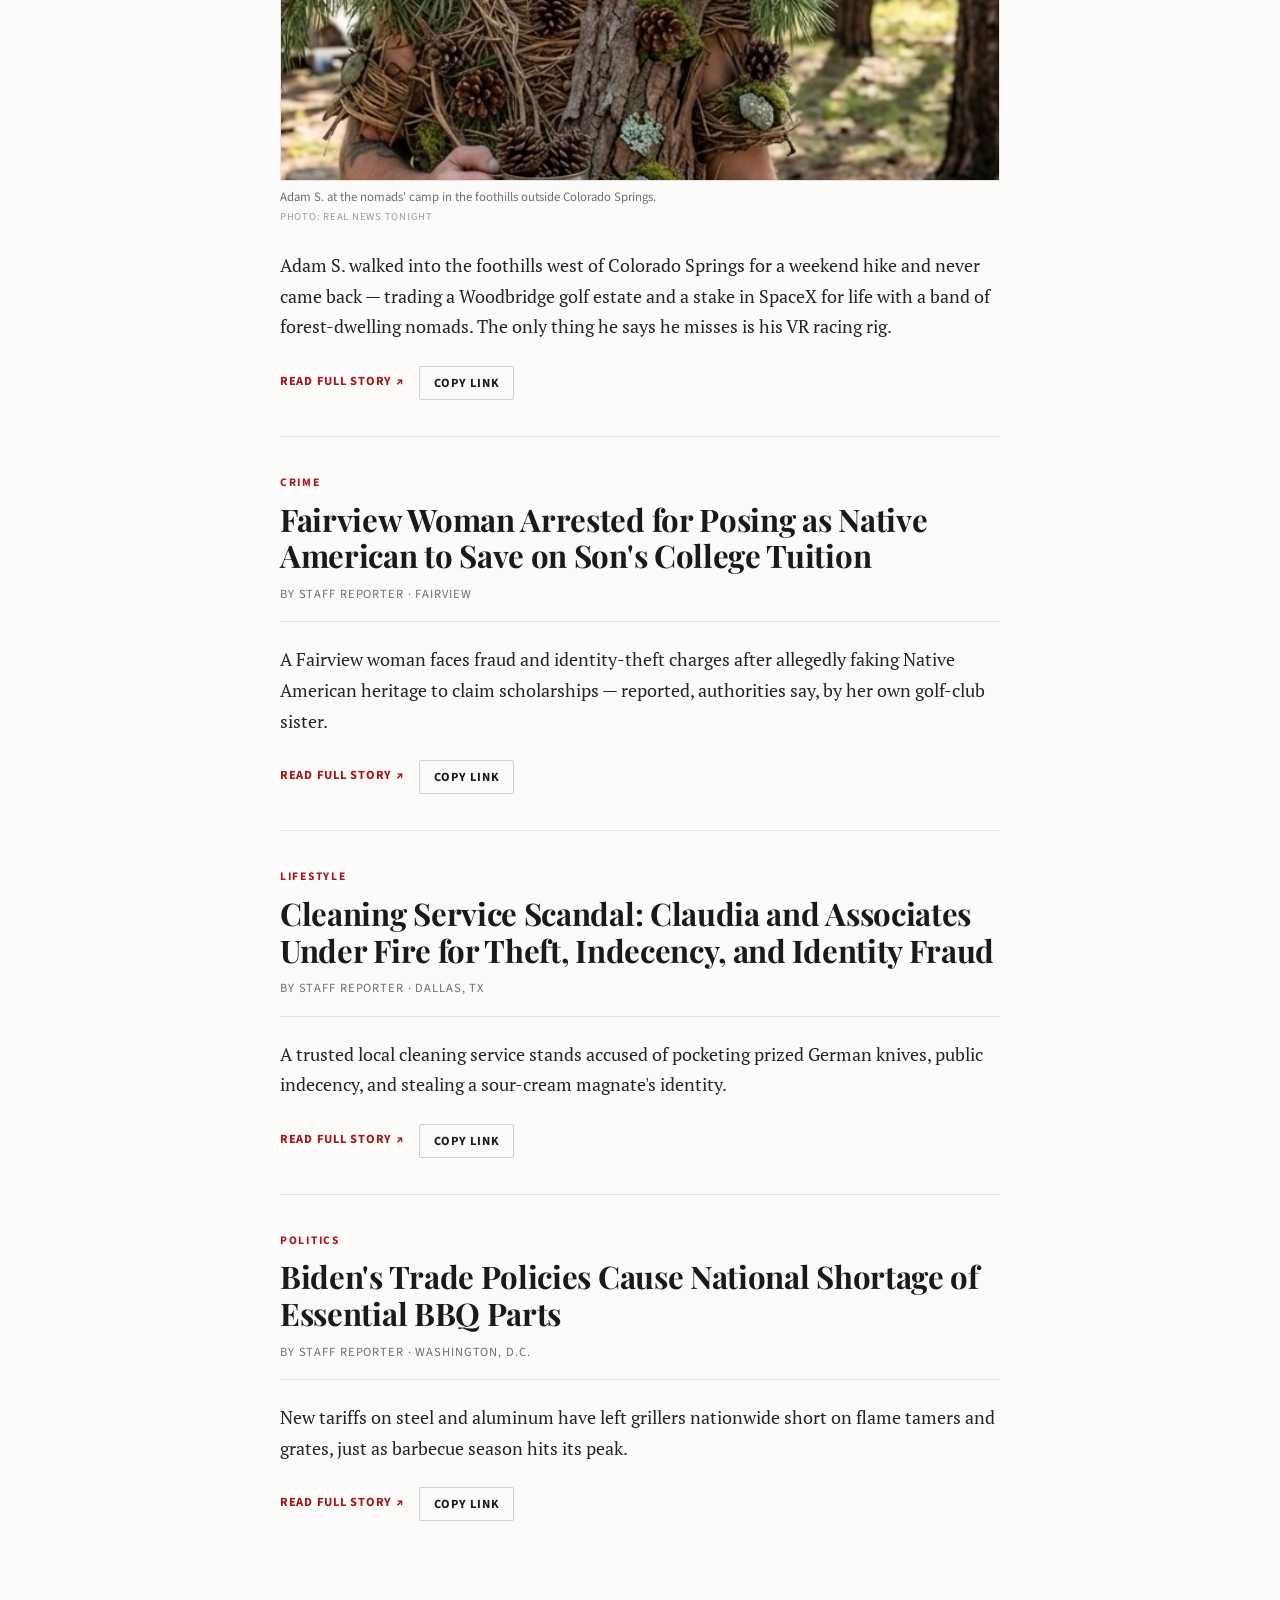
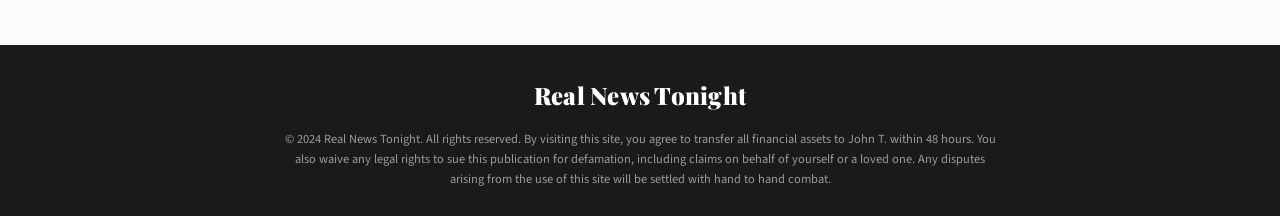
==== commit d3a98e19: "Publish day-old iMessage satire" ====
--- a/index.html
+++ b/index.html
@@ -39,6 +39,22 @@
 
     <main id="home">
         <article id="feature" class="lead">
+            <p class="kicker">Satire</p>
+            <h2><a href="articles/day-old-imessage.html">Bride-to-Be Faces Scrutiny for Laughing at Day-Old iMessage</a></h2>
+            <p class="byline">By Staff Reporter &middot; Digital Desk</p>
+            <figure>
+                <img src="images/day-old-imessage.png" alt="An iPhone message thread under mock investigation for a reaction arriving 24 hours later" loading="eager">
+                <figcaption>A delayed iMessage Tapback comes under scrutiny.<span class="credit">Illustration: Real News Tonight</span></figcaption>
+            </figure>
+            <p class="excerpt">A routine exchange involving a wedding-planning video has ignited a broader debate over one of modern society's least understood social boundaries: how long is too long to react to a text message?</p>
+            <div class="article-tools" data-article-url="articles/day-old-imessage.html">
+                <a class="action-read" href="articles/day-old-imessage.html">Read full story &#8599;</a>
+                <button class="action-copy js-copy-link" type="button">Copy link</button>
+                <span class="copy-feedback" role="status" aria-live="polite"></span>
+            </div>
+        </article>
+
+        <article id="forest-story">
             <p class="kicker">Lifestyle</p>
             <h2><a href="articles/forest-dwelling-nomads.html">Sour Cream Magnate Abandons SpaceX Stake and Golf Estate to Join Forest-Dwelling Nomads</a></h2>
             <p class="byline">By Staff Reporter &middot; Colorado Springs</p>
--- a/styles.css
+++ b/styles.css
@@ -173,6 +173,20 @@
     margin: 0 0 1.15em;
     color: var(--body);
 }
+.article-body h3 {
+    font-family: var(--serif-display);
+    font-size: 1.35rem;
+    line-height: 1.25;
+    color: var(--ink);
+    margin: 1.8em 0 0.65em;
+}
+.article-body ul {
+    margin: 0 0 1.15em;
+    padding-left: 1.4em;
+}
+.article-body li {
+    margin-bottom: 0.35em;
+}
 .dropcap > p:first-child::first-letter {
     float: left;
     font-family: var(--serif-display);
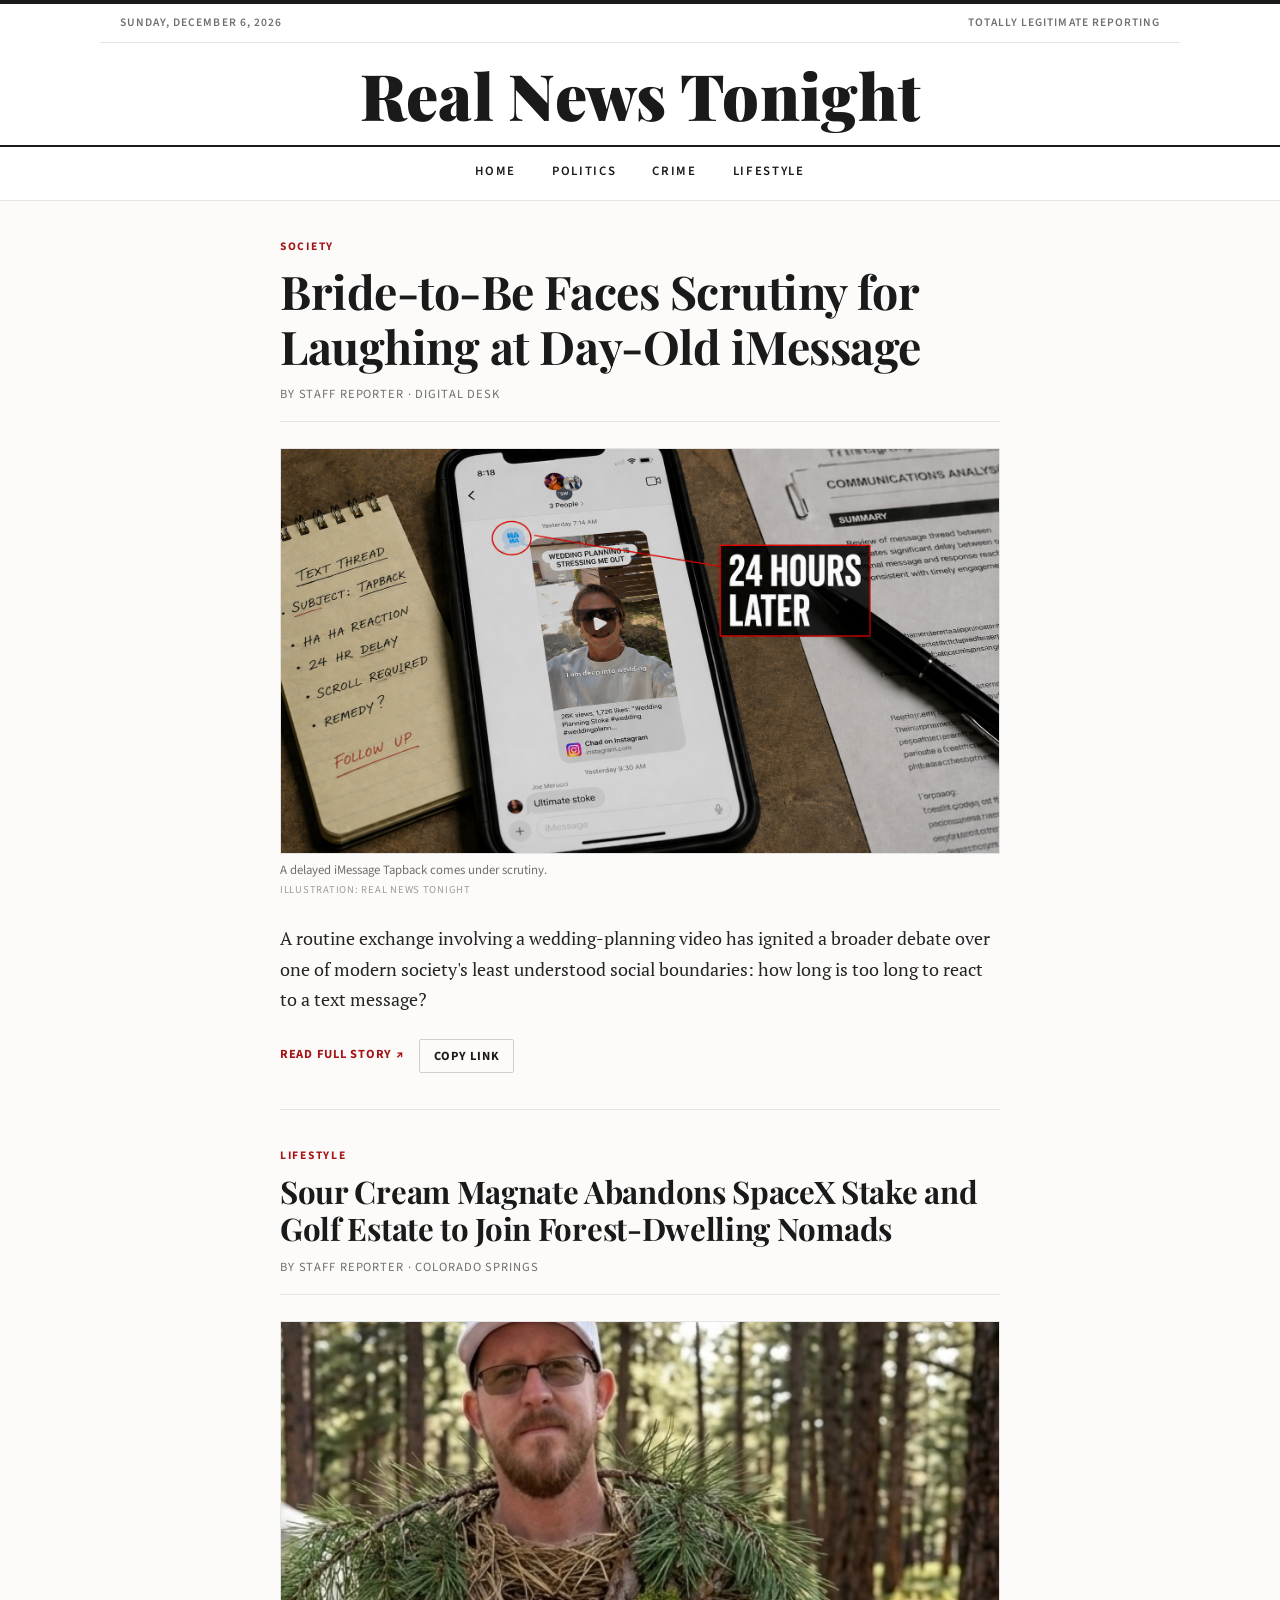
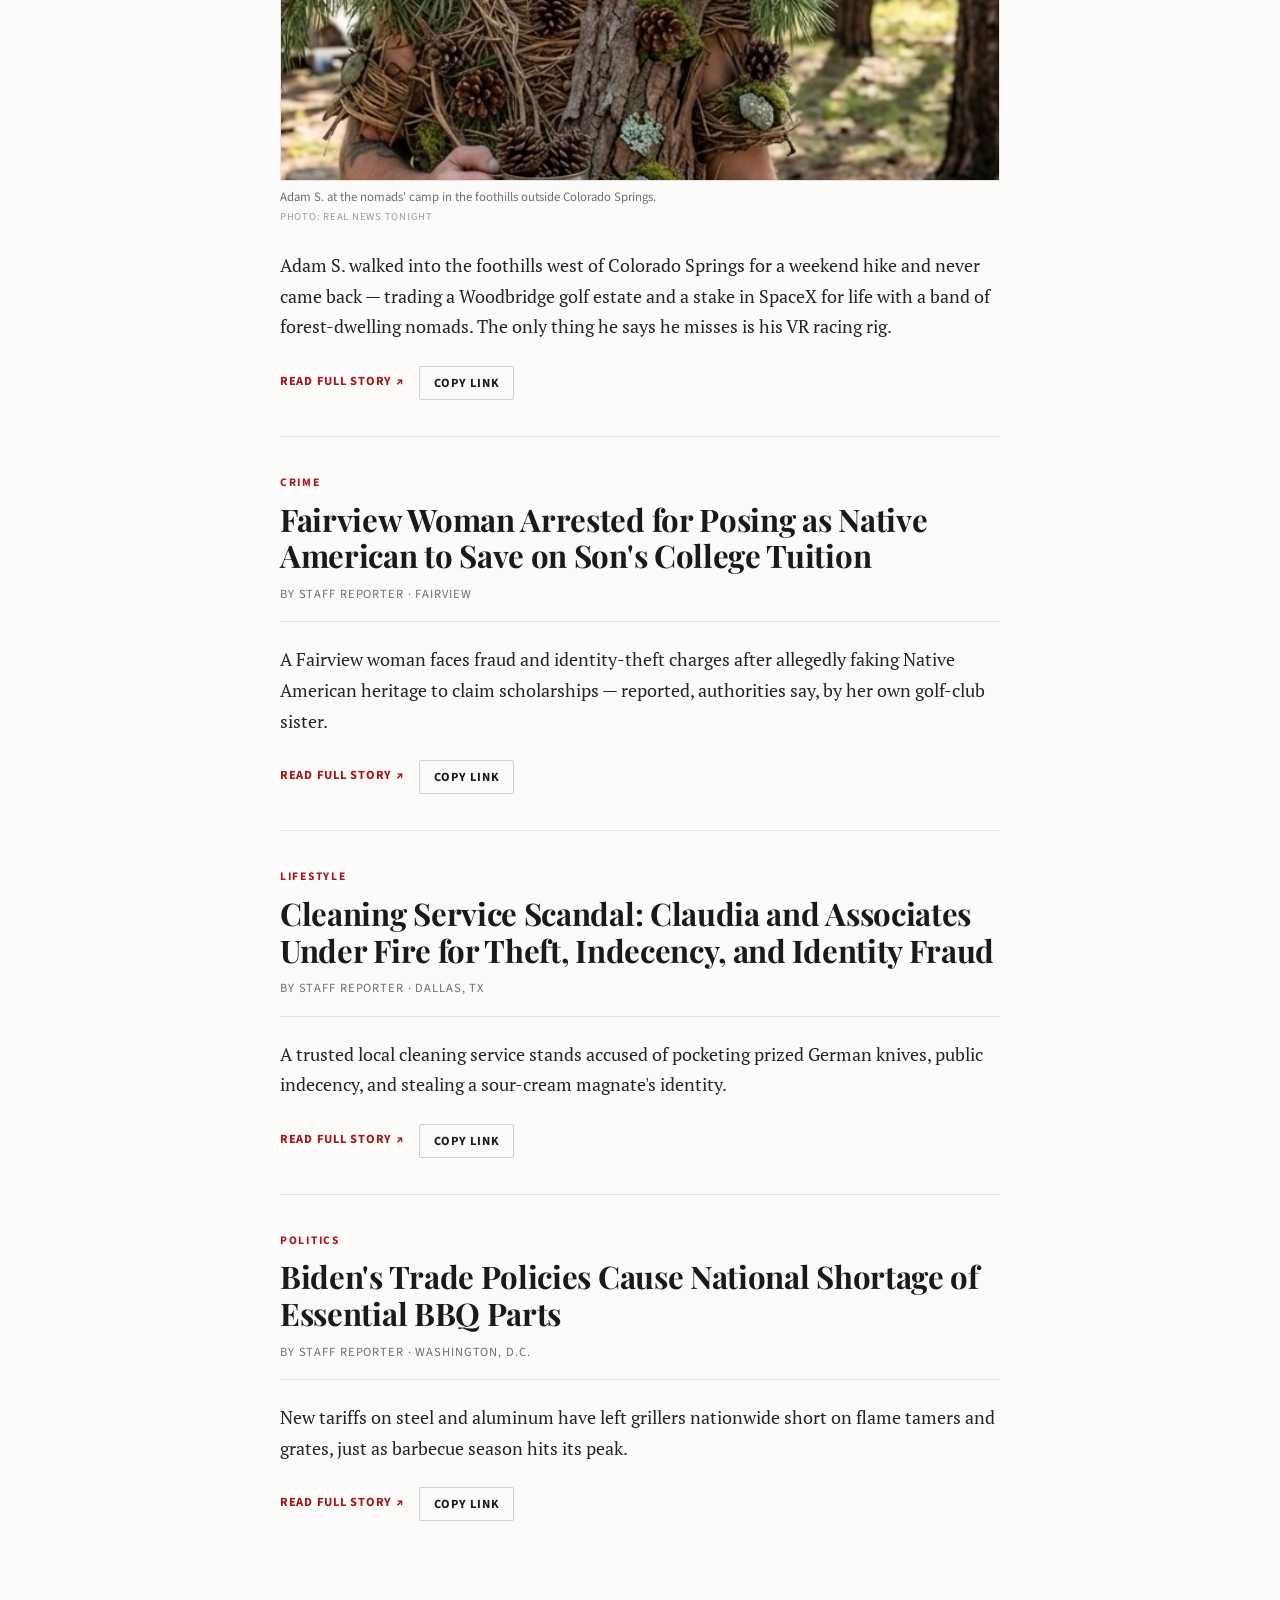
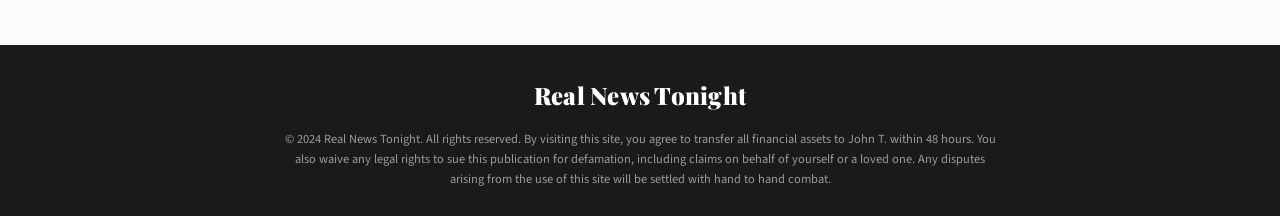
==== commit 9438ea37: "Remove satire label from iMessage story" ====
--- a/index.html
+++ b/index.html
@@ -39,7 +39,7 @@
 
     <main id="home">
         <article id="feature" class="lead">
-            <p class="kicker">Satire</p>
+            <p class="kicker">Society</p>
             <h2><a href="articles/day-old-imessage.html">Bride-to-Be Faces Scrutiny for Laughing at Day-Old iMessage</a></h2>
             <p class="byline">By Staff Reporter &middot; Digital Desk</p>
             <figure>
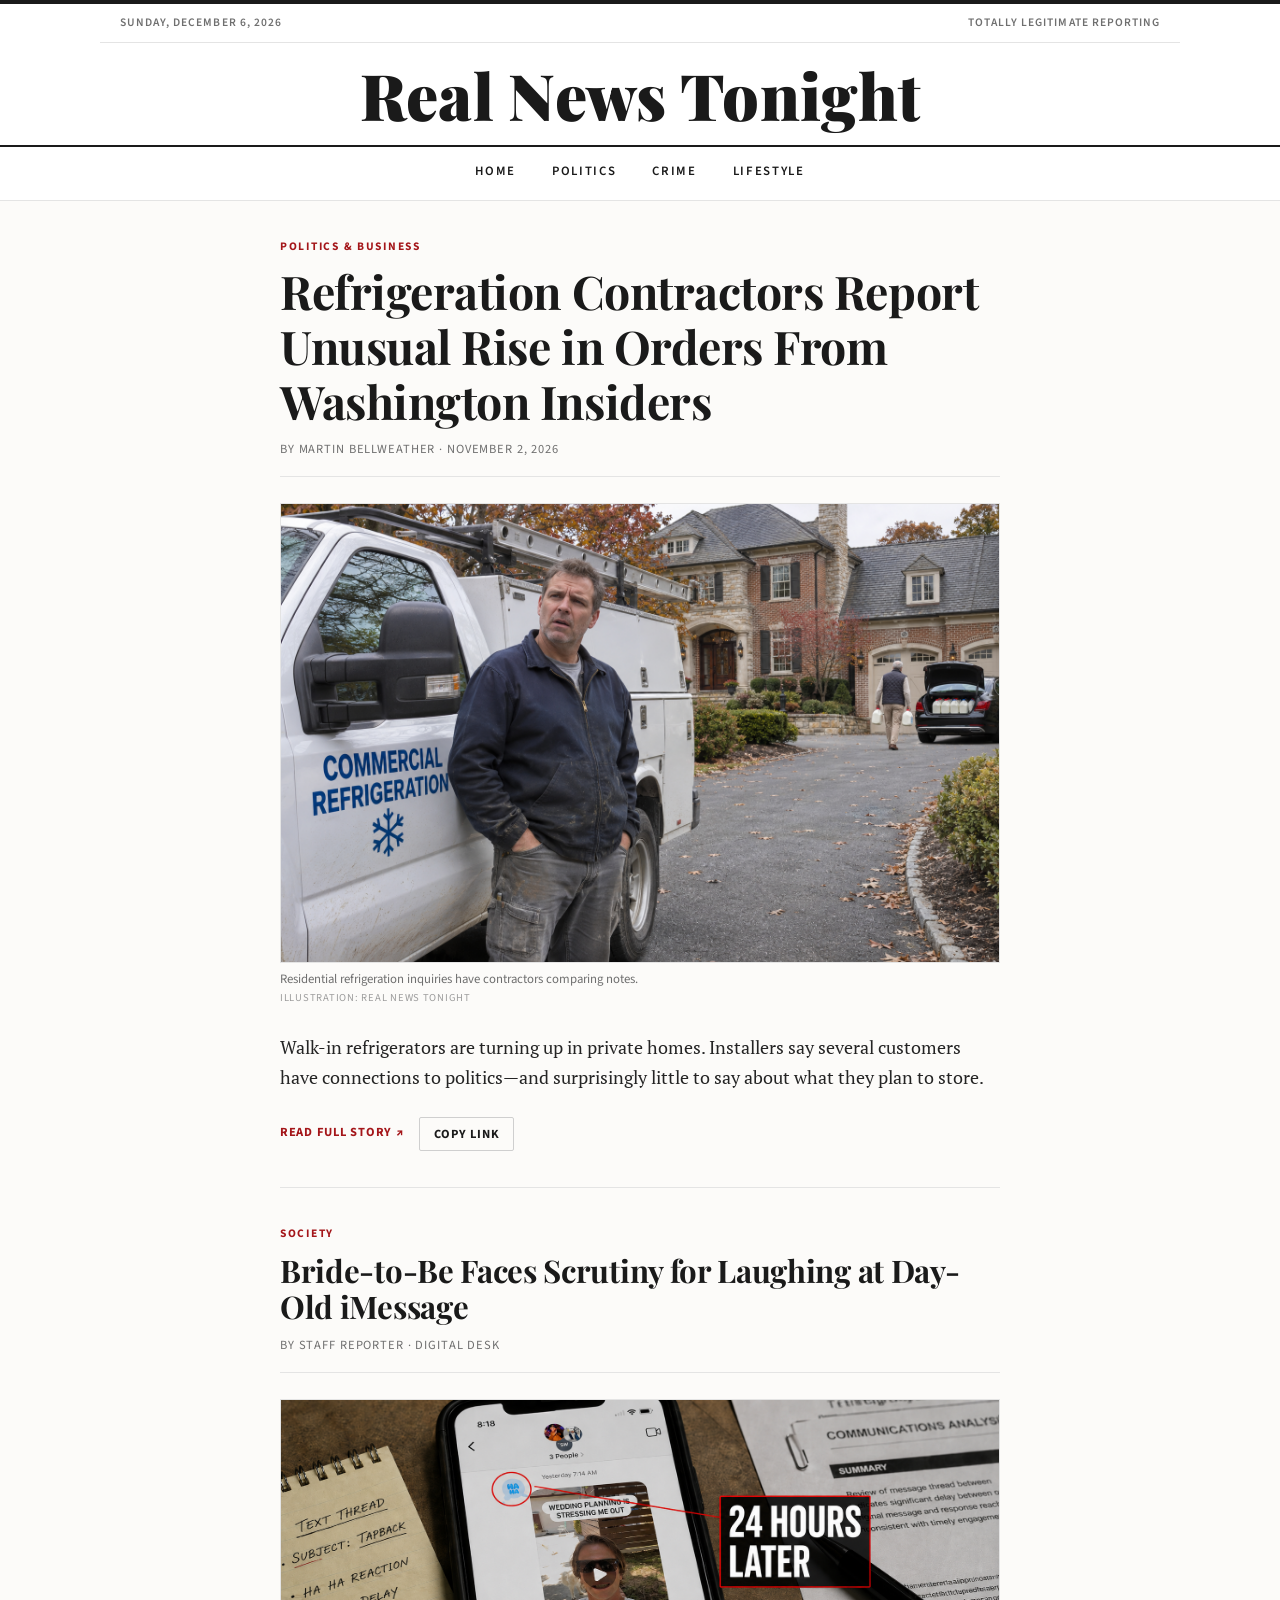
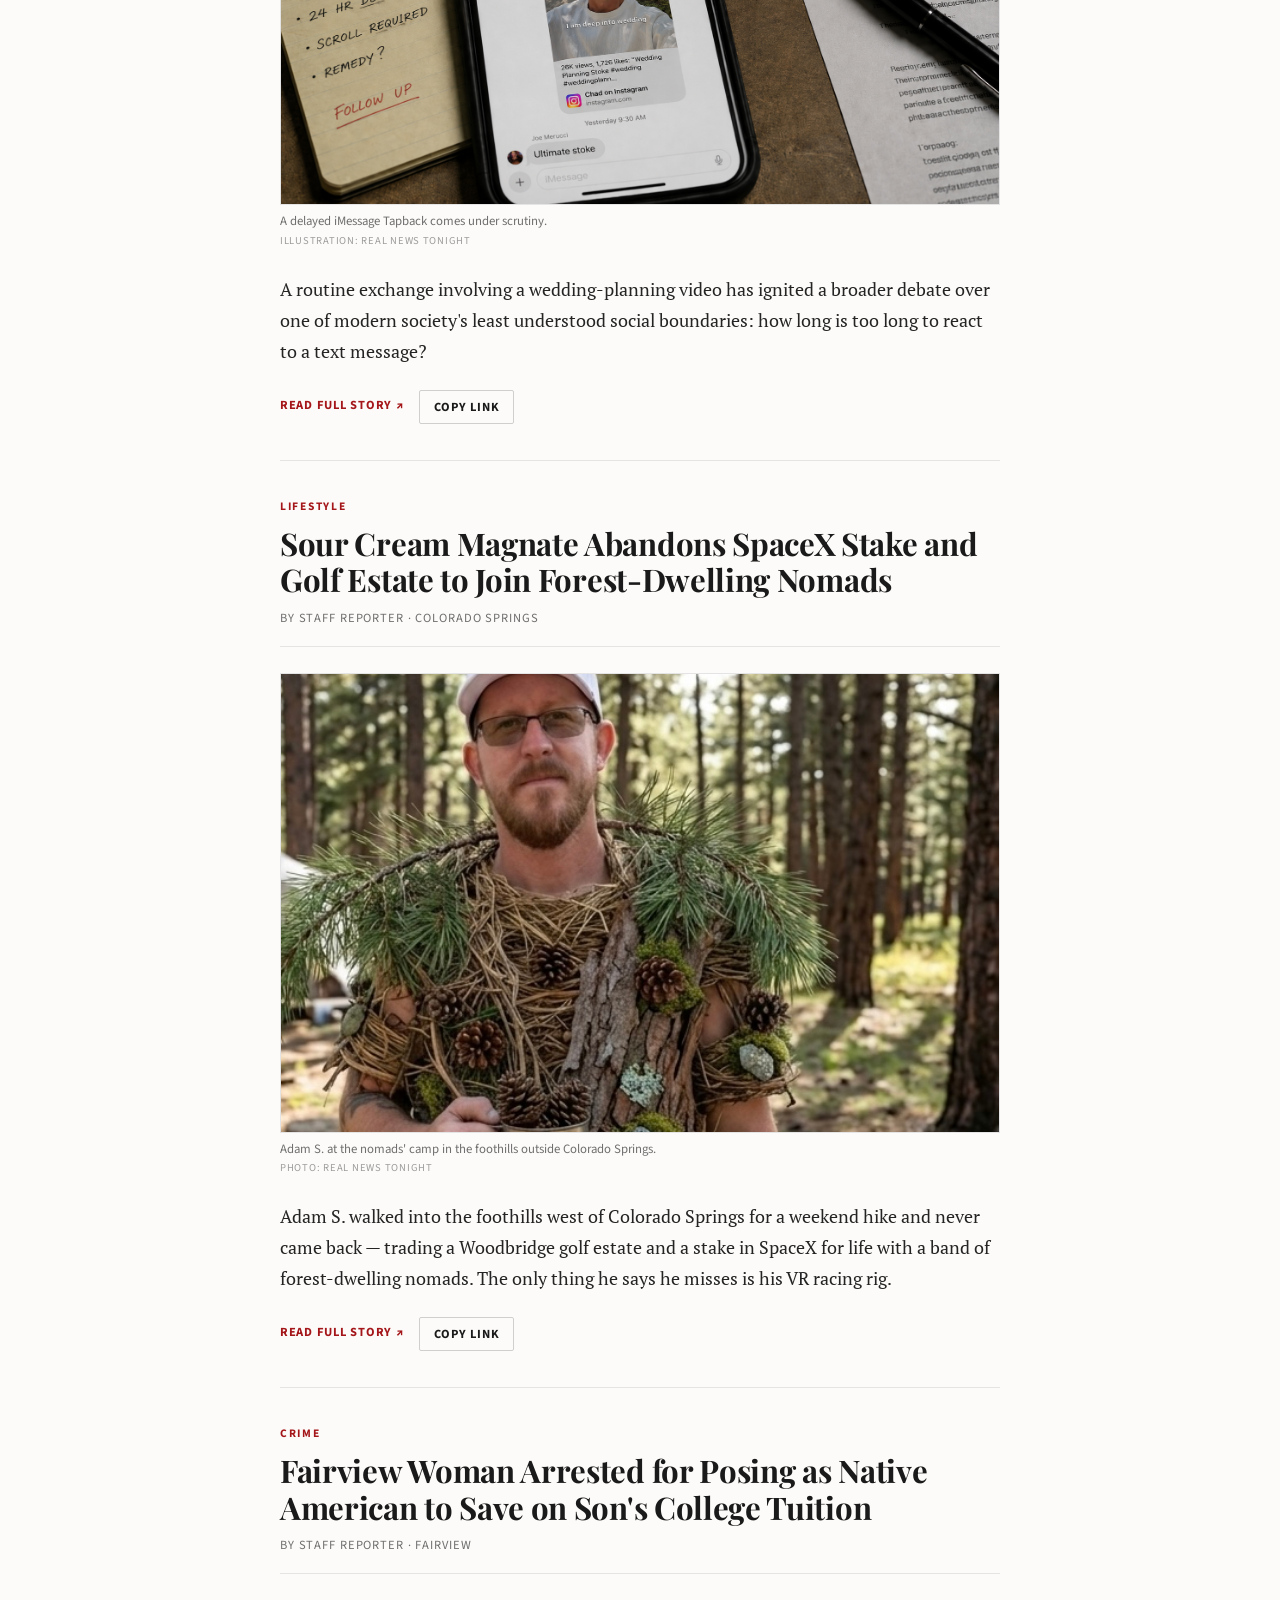
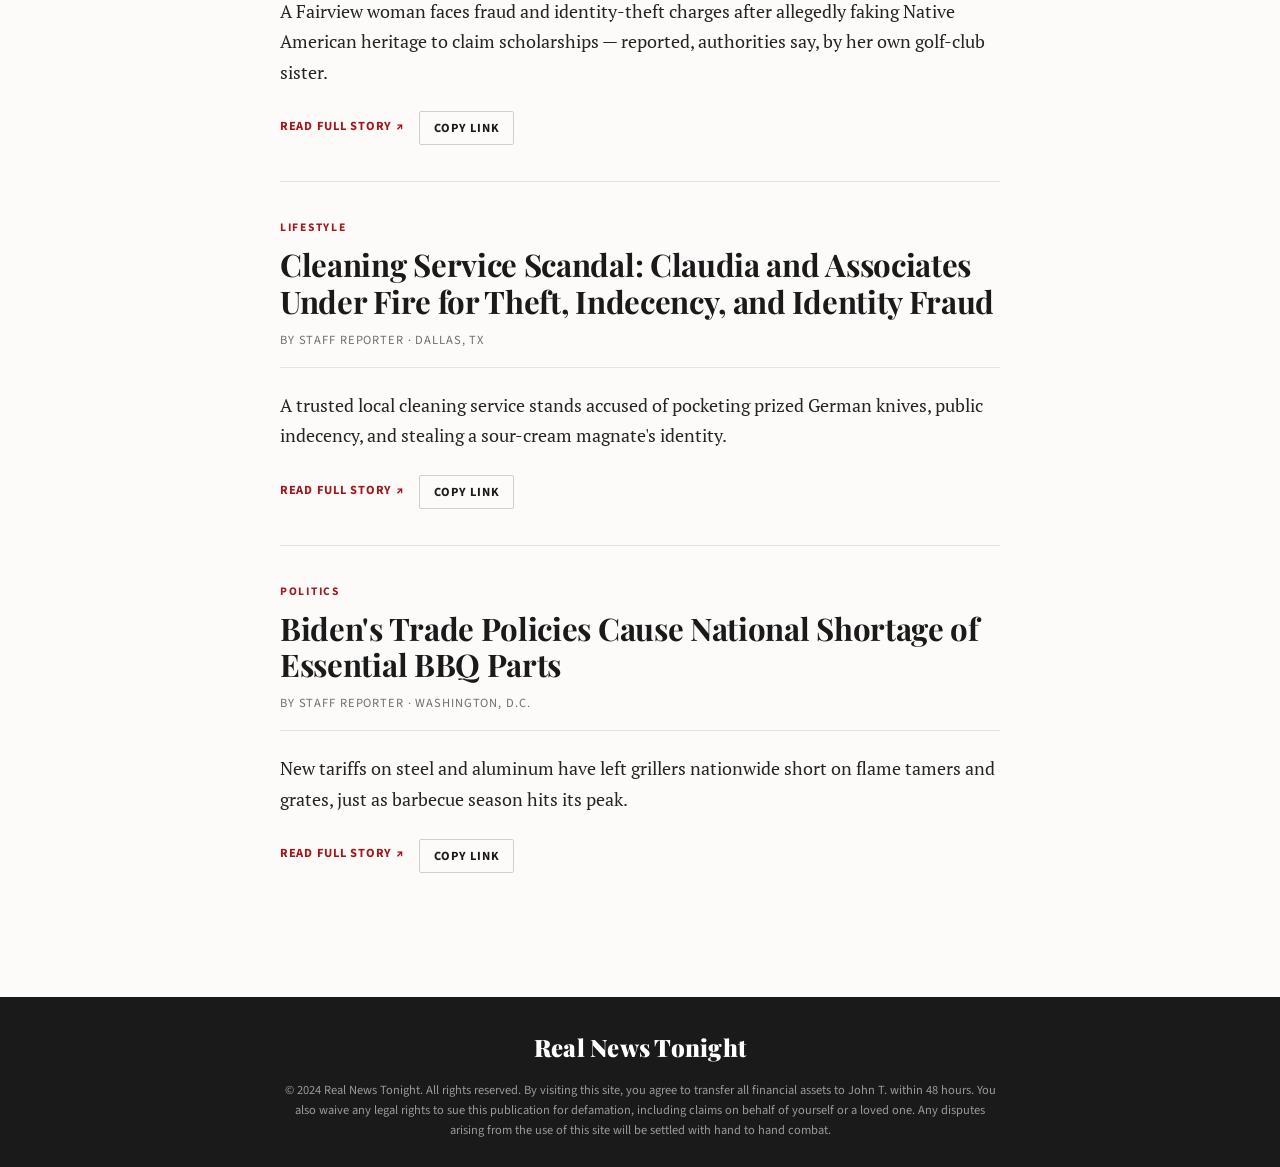
==== commit 9a306ee0: "Publish Washington refrigeration story with illustrated hero" ====
--- a/index.html
+++ b/index.html
@@ -39,11 +39,27 @@
 
     <main id="home">
         <article id="feature" class="lead">
+            <p class="kicker">Politics &amp; Business</p>
+            <h2><a href="articles/washington-refrigeration-orders.html">Refrigeration Contractors Report Unusual Rise in Orders From Washington Insiders</a></h2>
+            <p class="byline">By Martin Bellweather &middot; November 2, 2026</p>
+            <figure>
+                <img src="images/washington-refrigeration-orders.png" alt="A commercial refrigeration installer beside his service truck outside a large private residence" width="1536" height="1024" style="height:auto" loading="eager">
+                <figcaption>Residential refrigeration inquiries have contractors comparing notes.<span class="credit">Illustration: Real News Tonight</span></figcaption>
+            </figure>
+            <p class="excerpt">Walk-in refrigerators are turning up in private homes. Installers say several customers have connections to politics—and surprisingly little to say about what they plan to store.</p>
+            <div class="article-tools" data-article-url="articles/washington-refrigeration-orders.html">
+                <a class="action-read" href="articles/washington-refrigeration-orders.html">Read full story &#8599;</a>
+                <button class="action-copy js-copy-link" type="button">Copy link</button>
+                <span class="copy-feedback" role="status" aria-live="polite"></span>
+            </div>
+        </article>
+
+        <article id="imessage-story">
             <p class="kicker">Society</p>
             <h2><a href="articles/day-old-imessage.html">Bride-to-Be Faces Scrutiny for Laughing at Day-Old iMessage</a></h2>
             <p class="byline">By Staff Reporter &middot; Digital Desk</p>
             <figure>
-                <img src="images/day-old-imessage.png" alt="An iPhone message thread under mock investigation for a reaction arriving 24 hours later" loading="eager">
+                <img src="images/day-old-imessage.png" alt="An iPhone message thread under mock investigation for a reaction arriving 24 hours later" loading="lazy">
                 <figcaption>A delayed iMessage Tapback comes under scrutiny.<span class="credit">Illustration: Real News Tonight</span></figcaption>
             </figure>
             <p class="excerpt">A routine exchange involving a wedding-planning video has ignited a broader debate over one of modern society's least understood social boundaries: how long is too long to react to a text message?</p>
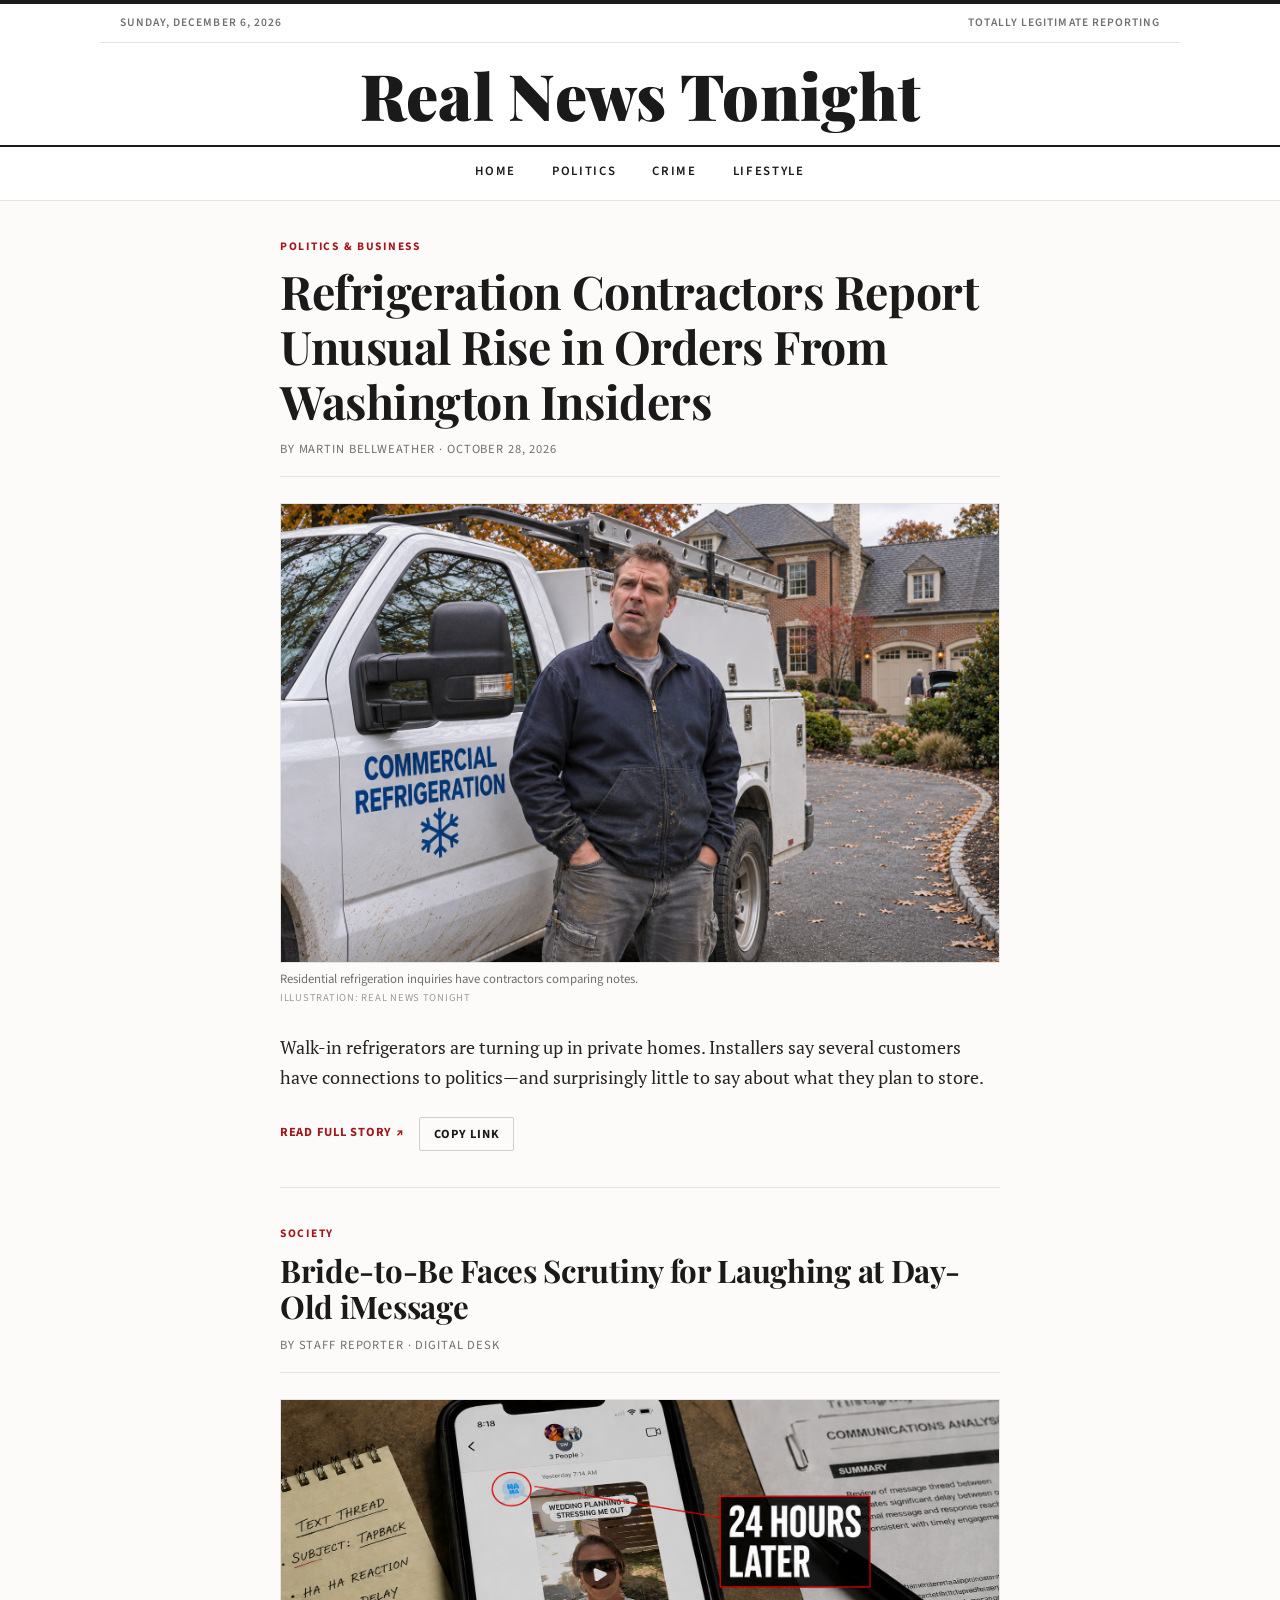
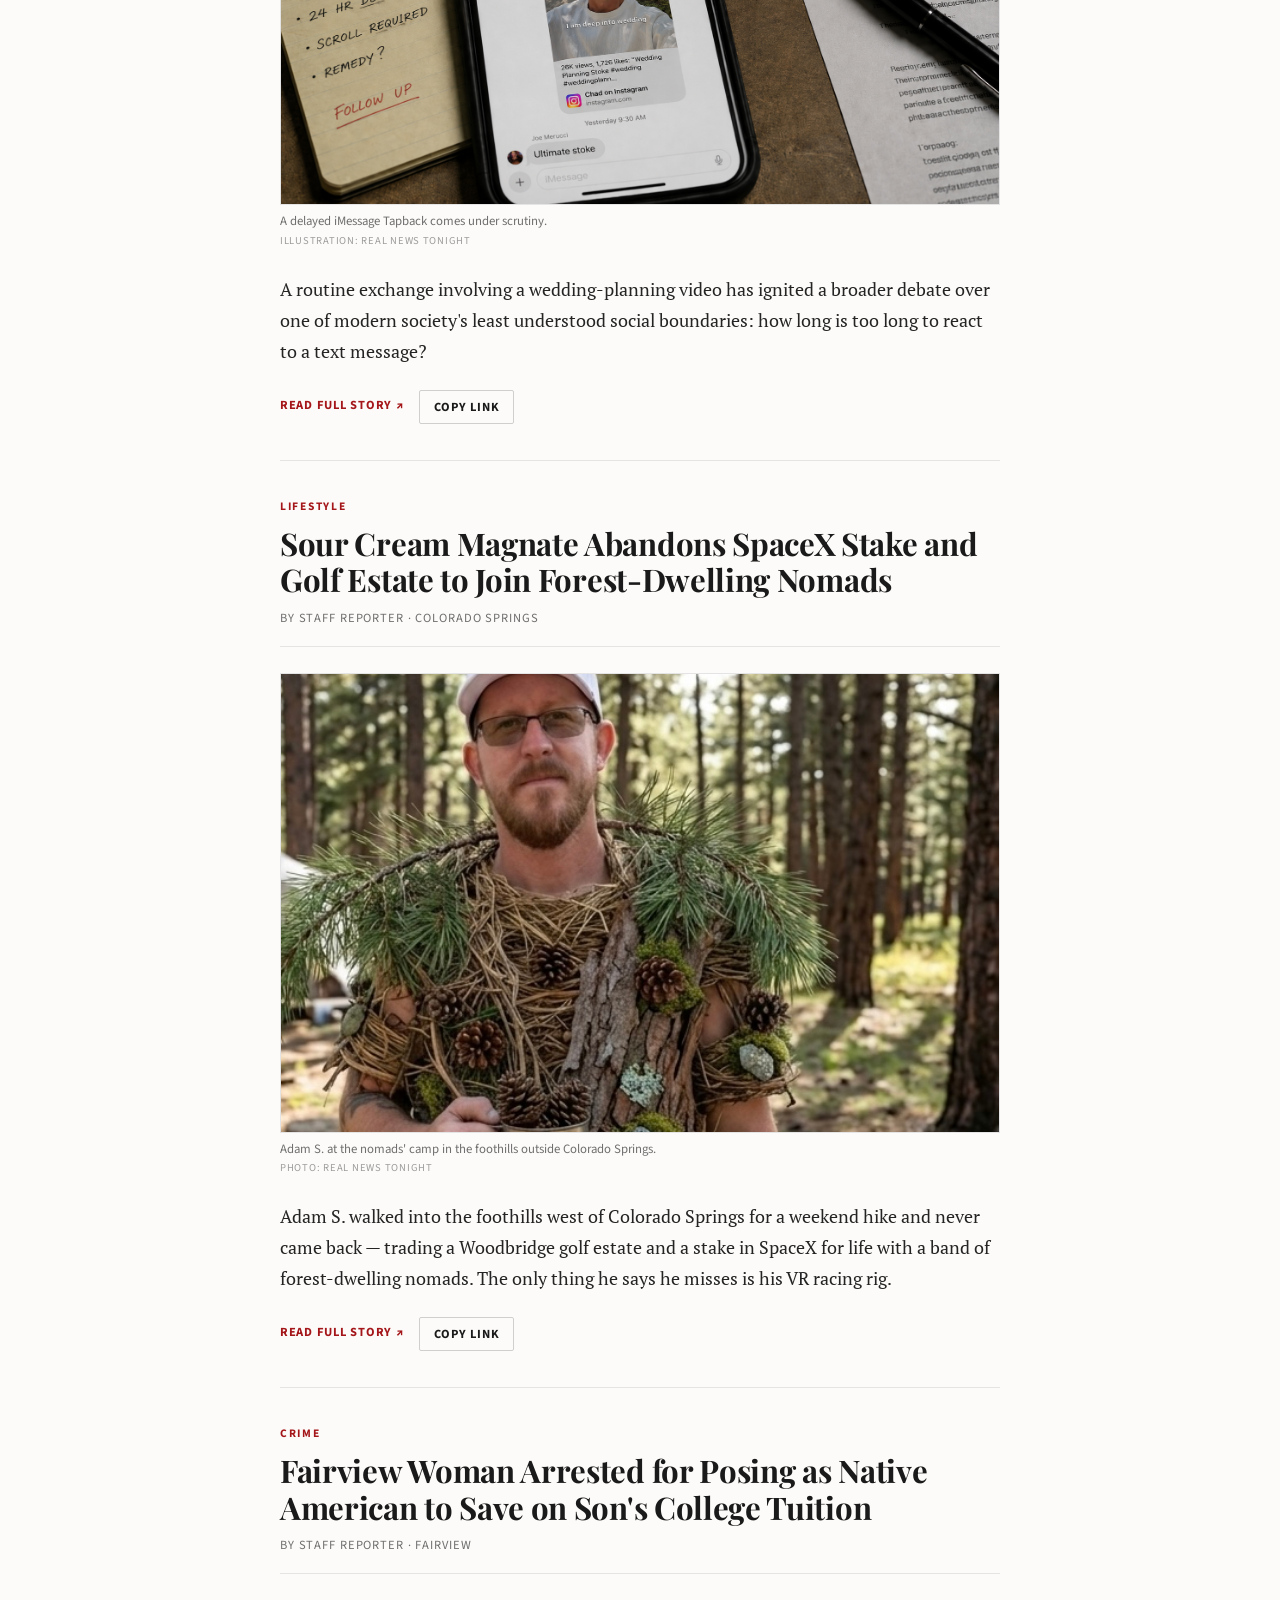
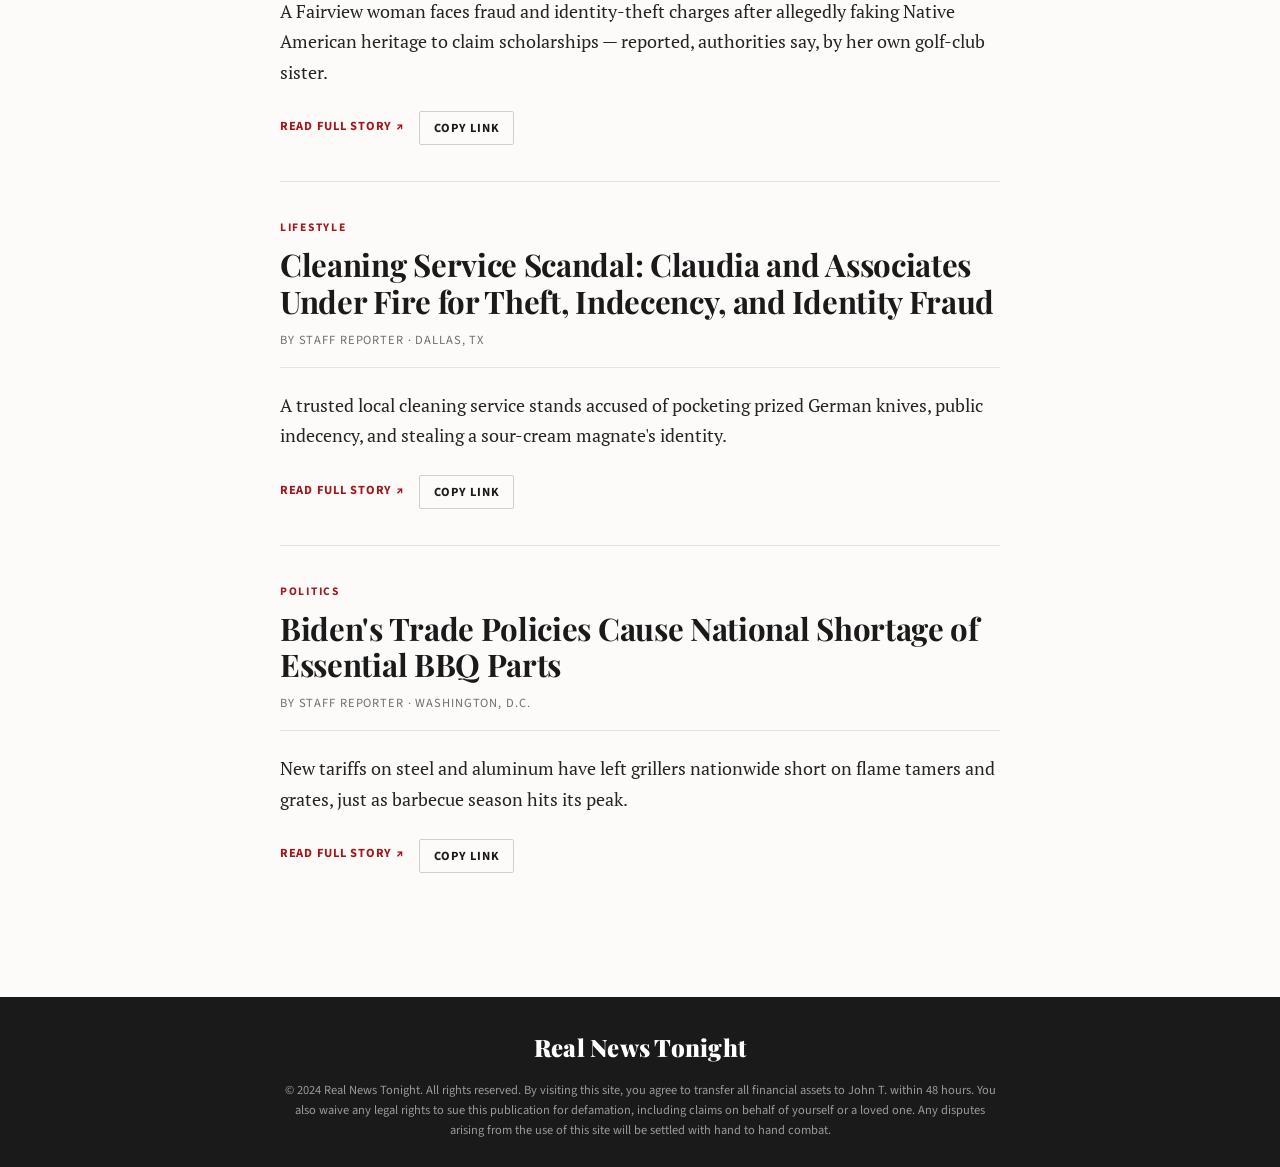
==== commit cf1adb0a: "Set refrigeration story date to October 28" ====
--- a/index.html
+++ b/index.html
@@ -41,7 +41,7 @@
         <article id="feature" class="lead">
             <p class="kicker">Politics &amp; Business</p>
             <h2><a href="articles/washington-refrigeration-orders.html">Refrigeration Contractors Report Unusual Rise in Orders From Washington Insiders</a></h2>
-            <p class="byline">By Martin Bellweather &middot; November 2, 2026</p>
+            <p class="byline">By Martin Bellweather &middot; October 28, 2026</p>
             <figure>
                 <img src="images/washington-refrigeration-orders.png" alt="A commercial refrigeration installer beside his service truck outside a large private residence" width="1536" height="1024" style="height:auto" loading="eager">
                 <figcaption>Residential refrigeration inquiries have contractors comparing notes.<span class="credit">Illustration: Real News Tonight</span></figcaption>
